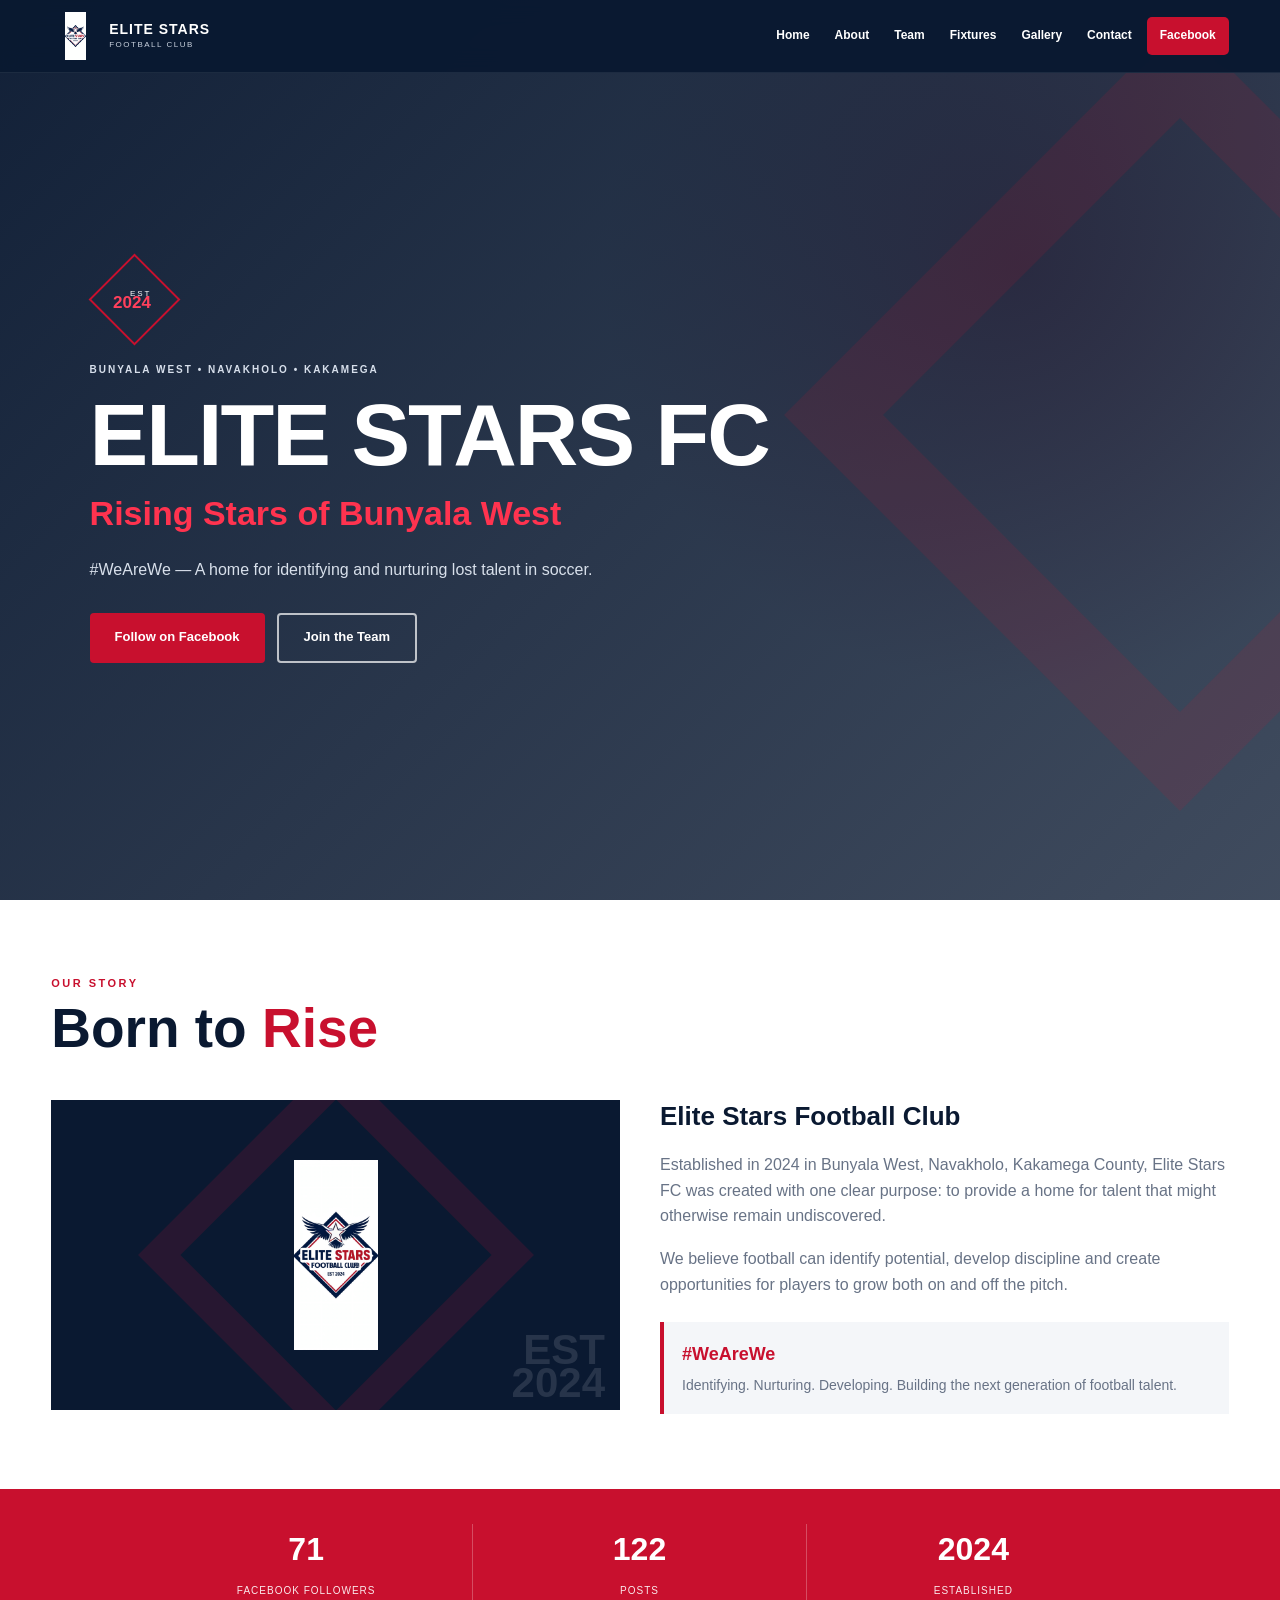
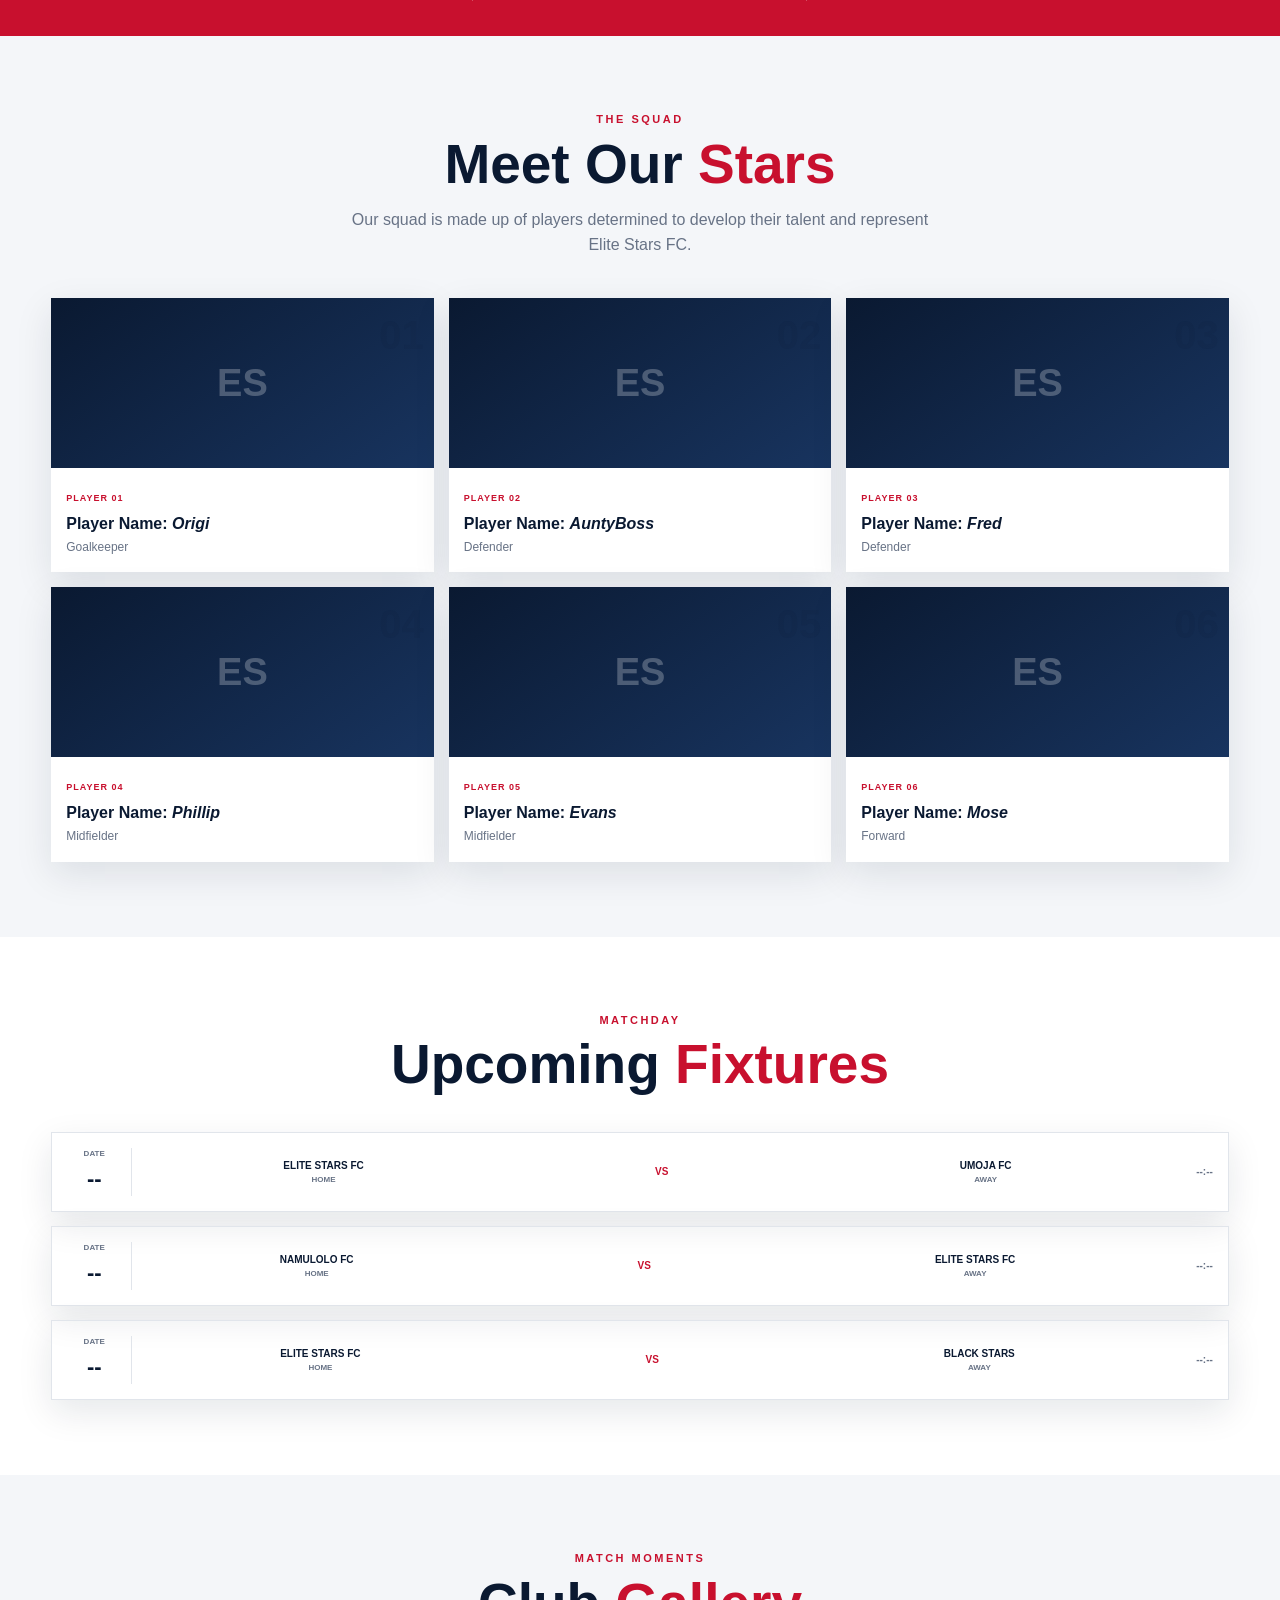
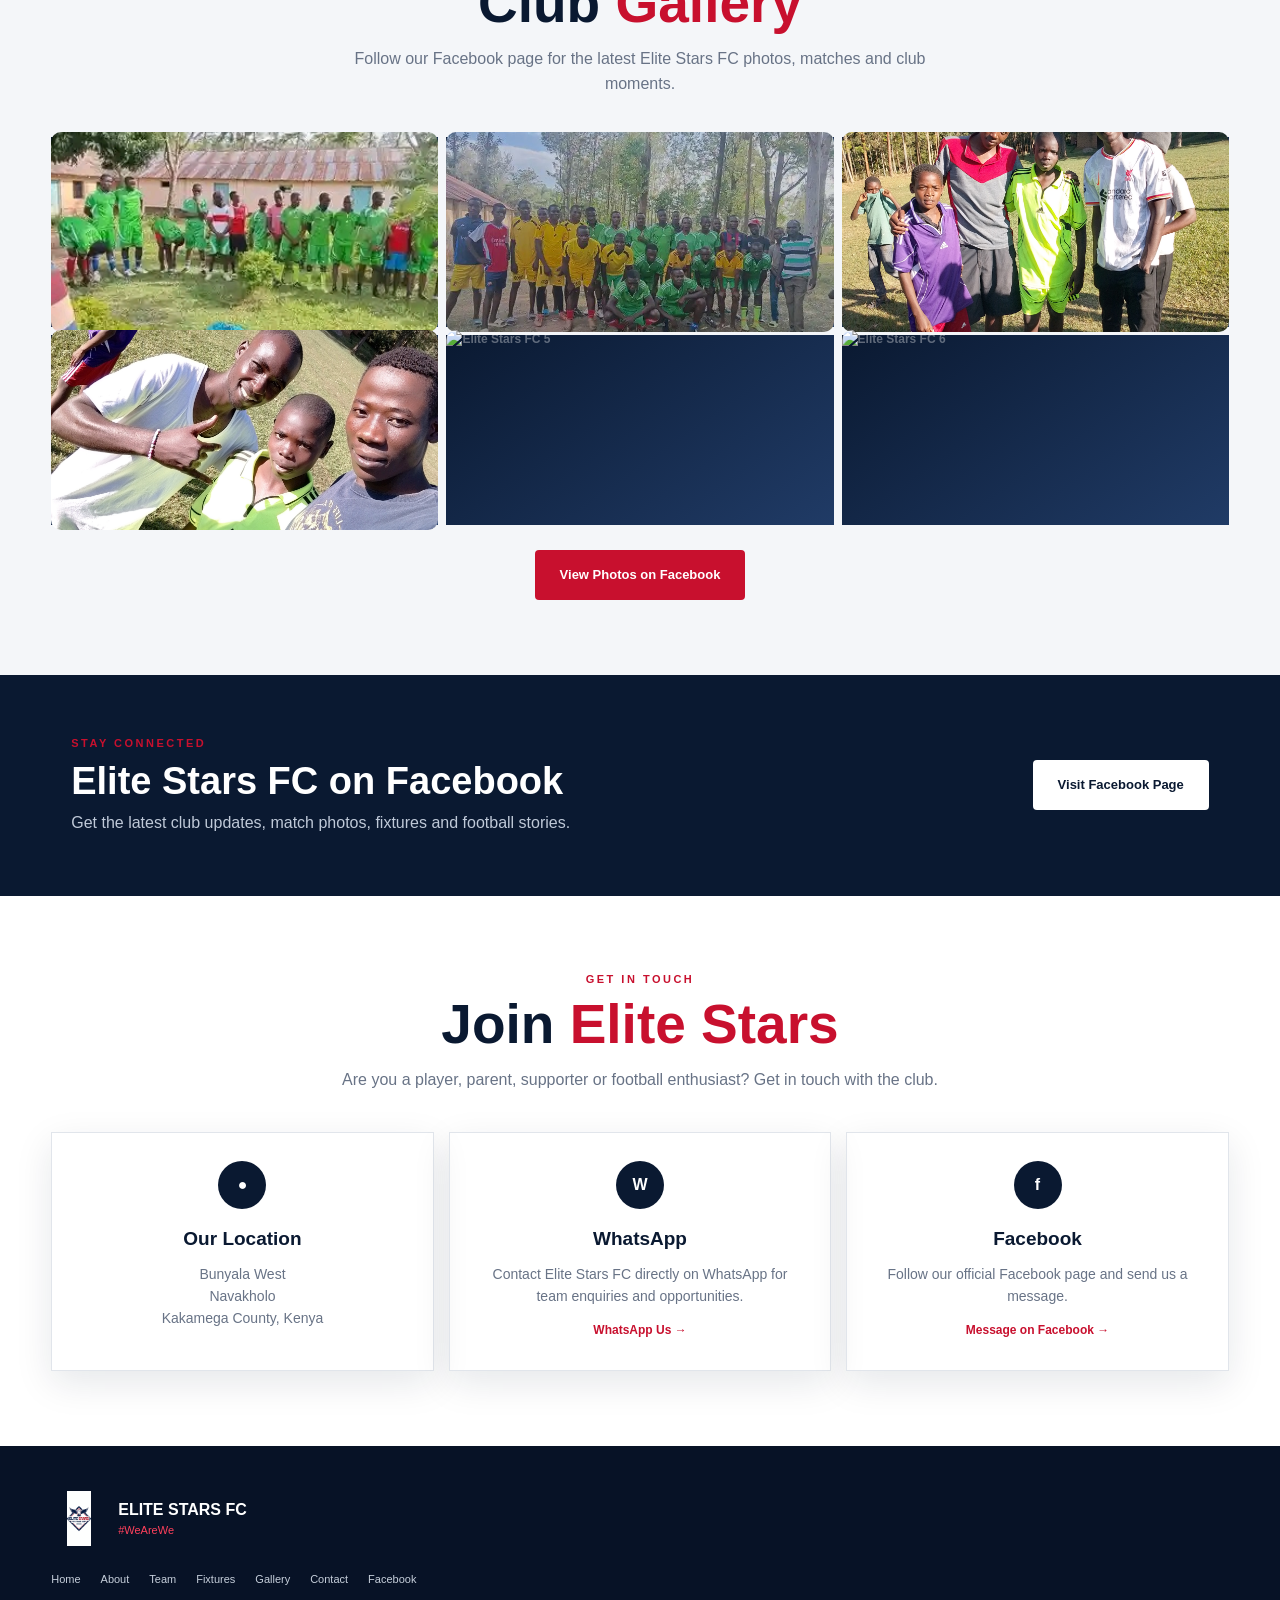
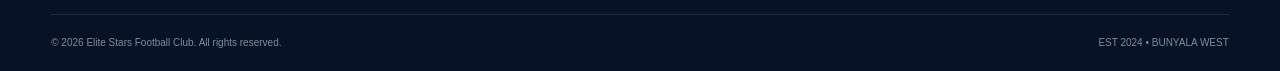
==== index.html @ e94bf521 "Update index.html" ====
<!DOCTYPE html>
<html lang="en">
<head>
<meta charset="UTF-8">
<meta name="viewport" content="width=device-width, initial-scale=1.0">
<meta name="description" content="Elite Stars Football Club - Rising Stars of Bunyala West.">
<title>Elite Stars FC | EST 2024</title>
<link rel="icon" type="image/png" href="elite-stars.png">
<link rel="stylesheet" href="style.css">
</head>
<body>

<header class="navbar">
  <div class="nav-container">
    <a href="#home" class="logo">
      <img src="elite-stars.png" alt="Elite Stars FC Logo">
      <div class="logo-text"><strong>ELITE STARS</strong><span>FOOTBALL CLUB</span></div>
    </a>
    <button class="menu-toggle" id="menuToggle" aria-label="Open menu">☰</button>
    <nav class="nav-menu" id="navMenu">
      <a href="#home">Home</a><a href="#about">About</a><a href="#team">Team</a>
      <a href="#fixtures">Fixtures</a><a href="#gallery">Gallery</a><a href="#contact">Contact</a>
      <a class="facebook-nav" href="https://www.facebook.com/elitestarsfc" target="_blank" rel="noopener">Facebook</a>
    </nav>
  </div>
</header>

<main>
<section class="hero" id="home">
  <div class="hero-content">
    <div class="hero-badge"><span>EST</span><strong>2024</strong></div>
    <p class="hero-small">BUNYALA WEST • NAVAKHOLO • KAKAMEGA</p>
    <h1>ELITE STARS FC <span>Rising Stars of Bunyala West</span></h1>
    <p class="hero-description">#WeAreWe — A home for identifying and nurturing lost talent in soccer.</p>
    <div class="hero-buttons">
      <a class="btn btn-red" href="https://www.facebook.com/elitestarsfc" target="_blank" rel="noopener">Follow on Facebook</a>
      <a class="btn btn-outline" href="#contact">Join the Team</a>
    </div>
  </div>
</section>

<section class="section about" id="about">
  <div class="section-container">
    <div class="section-heading"><p class="section-label">OUR STORY</p><h2>Born to <span>Rise</span></h2></div>
    <div class="about-grid">
      <div class="about-image"><img src="elite-stars.png" alt="Elite Stars FC logo"><div class="est-watermark">EST<br>2024</div></div>
      <div class="about-content">
        <h3>Elite Stars Football Club</h3>
        <p>Established in 2024 in Bunyala West, Navakholo, Kakamega County, Elite Stars FC was created with one clear purpose: to provide a home for talent that might otherwise remain undiscovered.</p>
        <p>We believe football can identify potential, develop discipline and create opportunities for players to grow both on and off the pitch.</p>
        <div class="mission-box"><span>#WeAreWe</span><p>Identifying. Nurturing. Developing. Building the next generation of football talent.</p></div>
      </div>
    </div>
  </div>
</section>

<section class="stats">
  <div class="stats-container">
    <div class="stat"><strong class="counter" data-target="71">0</strong><span>Facebook Followers</span></div>
    <div class="stat"><strong class="counter" data-target="122">0</strong><span>Posts</span></div>
    <div class="stat"><strong>2024</strong><span>Established</span></div>
  </div>
</section>

<section class="section team" id="team">
  <div class="section-container">
    <div class="section-heading centered"><p class="section-label">THE SQUAD</p><h2>Meet Our <span>Stars</span></h2><p>Our squad is made up of players determined to develop their talent and represent Elite Stars FC.</p></div>
    <div class="players-grid">
      <article class="player-card"><div class="player-number">01</div><div class="player-placeholder">ES</div><div class="player-info"><span>PLAYER 01</span><h3>Player Name: <em>Origi</em></h3><p>Goalkeeper</p></div></article>
      <article class="player-card"><div class="player-number">02</div><div class="player-placeholder">ES</div><div class="player-info"><span>PLAYER 02</span><h3>Player Name: <em>AuntyBoss</em></h3><p>Defender</p></div></article>
      <article class="player-card"><div class="player-number">03</div><div class="player-placeholder">ES</div><div class="player-info"><span>PLAYER 03</span><h3>Player Name: <em>Fred</em></h3><p>Defender</p></div></article>
      <article class="player-card"><div class="player-number">04</div><div class="player-placeholder">ES</div><div class="player-info"><span>PLAYER 04</span><h3>Player Name: <em>Phillip</em></h3><p>Midfielder</p></div></article>
      <article class="player-card"><div class="player-number">05</div><div class="player-placeholder">ES</div><div class="player-info"><span>PLAYER 05</span><h3>Player Name: <em>Evans</em></h3><p>Midfielder</p></div></article>
      <article class="player-card"><div class="player-number">06</div><div class="player-placeholder">ES</div><div class="player-info"><span>PLAYER 06</span><h3>Player Name: <em>Mose</em></h3><p>Forward</p></div></article>
    </div>
  </div>
</section>

<section class="section fixtures" id="fixtures">
  <div class="section-container">
    <div class="section-heading centered"><p class="section-label">MATCHDAY</p><h2>Upcoming <span>Fixtures</span></h2></div>
    <div class="fixtures-list">
      <article class="fixture-card"><div class="fixture-date"><span>DATE</span><strong>--</strong></div><div class="fixture-teams"><div><strong>ELITE STARS FC</strong><small>HOME</small></div><span class="vs">VS</span><div><strong>UMOJA FC</strong><small>AWAY</small></div></div><div class="fixture-time">--:--</div></article>
      <article class="fixture-card"><div class="fixture-date"><span>DATE</span><strong>--</strong></div><div class="fixture-teams"><div><strong>NAMULOLO FC</strong><small>HOME</small></div><span class="vs">VS</span><div><strong>ELITE STARS FC</strong><small>AWAY</small></div></div><div class="fixture-time">--:--</div></article>
      <article class="fixture-card"><div class="fixture-date"><span>DATE</span><strong>--</strong></div><div class="fixture-teams"><div><strong>ELITE STARS FC</strong><small>HOME</small></div><span class="vs">VS</span><div><strong>BLACK STARS</strong><small>AWAY</small></div></div><div class="fixture-time">--:--</div></article>
    </div>
  </div>
</section>

<section class="section gallery" id="gallery">
  <div class="section-container">
    <div class="section-heading centered"><p class="section-label">MATCH MOMENTS</p><h2>Club <span>Gallery</span></h2><p>Follow our Facebook page for the latest Elite Stars FC photos, matches and club moments.</p></div>
<div class="gallery-grid">
  <div class="gallery-item"><img src="photo1.jpg" alt="Elite Stars FC 1" style="width:100%;height:200px;object-fit:cover;border-radius:10px;display:block;"></div>
  <div class="gallery-item"><img src="photo2.jpg" alt="Elite Stars FC 2" style="width:100%;height:200px;object-fit:cover;border-radius:10px;display:block;"></div>
  <div class="gallery-item"><img src="photo3.jpg" alt="Elite Stars FC 3" style="width:100%;height:200px;object-fit:cover;border-radius:10px;display:block;"></div>
  <div class="gallery-item"><img src="photo4.jpg" alt="Elite Stars FC 4" style="width:100%;height:200px;object-fit:cover;border-radius:10px;display:block;"></div>
  <div class="gallery-item"><img src="photo5.jpg" alt="Elite Stars FC 5" style="width:100%;height:200px;object-fit:cover;border-radius:10px;display:block;"></div>
  <div class="gallery-item"><img src="photo6.jpg" alt="Elite Stars FC 6" style="width:100%;height:200px;object-fit:cover;border-radius:10px;display:block;"></div>
</div>
    <div class="gallery-button"><a class="btn btn-red" href="https://www.facebook.com/elitestarsfc" target="_blank" rel="noopener">View Photos on Facebook</a></div>
  </div>
</section>

<section class="facebook-section">
  <div class="section-container"><div class="facebook-card"><div><p class="section-label">STAY CONNECTED</p><h2>Elite Stars FC on Facebook</h2><p>Get the latest club updates, match photos, fixtures and football stories.</p></div><a class="btn btn-white" href="https://www.facebook.com/elitestarsfc" target="_blank" rel="noopener">Visit Facebook Page</a></div></div>
</section>

<section class="section contact" id="contact">
  <div class="section-container">
    <div class="section-heading centered"><p class="section-label">GET IN TOUCH</p><h2>Join <span>Elite Stars</span></h2><p>Are you a player, parent, supporter or football enthusiast? Get in touch with the club.</p></div>
    <div class="contact-grid">
      <div class="contact-card"><div class="contact-icon">●</div><h3>Our Location</h3><p>Bunyala West<br>Navakholo<br>Kakamega County, Kenya</p></div>
      <div class="contact-card"><div class="contact-icon">W</div><h3>WhatsApp</h3><p>Contact Elite Stars FC directly on WhatsApp for team enquiries and opportunities.</p><a class="contact-link" href="https://wa.me/254713804281?text=Hello%20Elite%20Stars%20FC" target="_blank" rel="noopener">WhatsApp Us →</a></div>
      <div class="contact-card"><div class="contact-icon">f</div><h3>Facebook</h3><p>Follow our official Facebook page and send us a message.</p><a class="contact-link" href="https://www.facebook.com/elitestarsfc" target="_blank" rel="noopener">Message on Facebook →</a></div>
    </div>
  </div>
</section>
</main>

<footer class="footer">
  <div class="footer-container">
    <div class="footer-brand"><img src="elite-stars.png" alt="Elite Stars FC Logo"><div><strong>ELITE STARS FC</strong><span>#WeAreWe</span></div></div>
    <div class="footer-links"><a href="#home">Home</a><a href="#about">About</a><a href="#team">Team</a><a href="#fixtures">Fixtures</a><a href="#gallery">Gallery</a><a href="#contact">Contact</a><a href="https://www.facebook.com/elitestarsfc" target="_blank" rel="noopener">Facebook</a></div>
    <div class="footer-bottom"><p>© <span id="year">2024</span> Elite Stars Football Club. All rights reserved.</p><p>EST 2024 • BUNYALA WEST</p></div>
  </div>
</footer>

<script src="script.js"></script>
</body>
</html>
---- style.css ----
/* ELITE STARS FC */
:root{--navy:#0A1931;--red:#C8102E;--red-dark:#a80d26;--white:#fff;--light:#f4f6f9;--gray:#687386;--dark:#071226;--border:#e1e5eb;--shadow:0 12px 35px rgba(10,25,49,.1)}
*{margin:0;padding:0;box-sizing:border-box}
html{scroll-behavior:smooth;overflow-x:hidden}
body{font-family:Arial,Helvetica,sans-serif;background:#fff;color:var(--navy);line-height:1.6;overflow-x:hidden}
img{max-width:100%;display:block}a{color:inherit;text-decoration:none}button{font:inherit}
.navbar{position:fixed;top:0;left:0;width:100%;background:rgba(10,25,49,.97);backdrop-filter:blur(12px);z-index:1000;border-bottom:1px solid rgba(255,255,255,.08)}
.nav-container{width:min(1180px,92%);margin:auto;min-height:72px;display:flex;align-items:center;justify-content:space-between}
.logo{display:flex;align-items:center;gap:10px}.logo img{width:48px;height:48px;object-fit:contain}.logo-text{display:flex;flex-direction:column;line-height:1.1}.logo-text strong{color:#fff;font-size:14px;letter-spacing:1px}.logo-text span{color:#c9d2df;font-size:8px;letter-spacing:1.5px;margin-top:4px}
.menu-toggle{background:none;border:0;color:#fff;font-size:29px;cursor:pointer;width:45px;height:45px}
.nav-menu{position:absolute;top:72px;left:0;width:100%;background:var(--navy);display:none;flex-direction:column;padding:15px 4%;border-top:1px solid rgba(255,255,255,.08)}
.nav-menu.active{display:flex}.nav-menu a{color:#fff;padding:13px 5px;font-size:14px;font-weight:700}.nav-menu a:hover{color:#ff536c}.facebook-nav{background:var(--red);text-align:center;border-radius:5px;margin:8px 0;padding:11px!important}
.hero{min-height:100vh;position:relative;background:linear-gradient(135deg,rgba(10,25,49,.97),rgba(10,25,49,.78)),radial-gradient(circle at 80% 30%,rgba(200,16,46,.45),transparent 35%);display:flex;align-items:center;padding:110px 5% 80px;overflow:hidden}
.hero:before{content:"";position:absolute;width:420px;height:420px;right:-180px;top:15%;border:70px solid rgba(200,16,46,.12);transform:rotate(45deg)}
.hero-content{position:relative;z-index:2;width:min(850px,100%)}.hero-badge{width:65px;height:65px;border:2px solid var(--red);transform:rotate(45deg);display:flex;flex-direction:column;justify-content:center;align-items:center;margin:0 0 30px 12px}.hero-badge span,.hero-badge strong{color:#fff;transform:rotate(-45deg);line-height:1}.hero-badge span{font-size:8px;letter-spacing:2px}.hero-badge strong{font-size:17px;color:#ff405c}
.hero-small{color:#d7dfeb;font-size:10px;font-weight:800;letter-spacing:2px;margin-bottom:15px}.hero h1{color:#fff;font-size:clamp(42px,11vw,88px);line-height:.95;letter-spacing:-2px;font-weight:900}.hero h1 span{display:block;font-size:clamp(19px,5vw,34px);letter-spacing:0;color:#ff334f;margin-top:18px;line-height:1.1}.hero-description{color:#d8e0eb;font-size:16px;max-width:570px;margin:25px 0 30px}.hero-buttons{display:flex;flex-direction:column;gap:12px}
.btn{display:inline-flex;justify-content:center;align-items:center;min-height:50px;padding:0 25px;border-radius:4px;font-weight:800;font-size:13px;transition:.3s;cursor:pointer}.btn-red{background:var(--red);color:#fff}.btn-red:hover{background:var(--red-dark);transform:translateY(-2px)}.btn-outline{border:2px solid rgba(255,255,255,.7);color:#fff}.btn-outline:hover{background:#fff;color:var(--navy)}.btn-white{background:#fff;color:var(--navy)}
.section{padding:75px 0}.section-container{width:min(1180px,92%);margin:auto}.section-heading{margin-bottom:40px}.section-heading.centered{text-align:center}.section-label{color:var(--red);font-size:11px;font-weight:900;letter-spacing:2.5px;margin-bottom:8px}.section-heading h2{color:var(--navy);font-size:clamp(32px,7vw,55px);line-height:1;font-weight:900}.section-heading h2 span{color:var(--red)}.section-heading>p:not(.section-label){color:var(--gray);max-width:600px;margin:15px auto 0}
.about-grid{display:grid;gap:40px}.about-image{position:relative;min-height:310px;background:var(--navy);display:flex;align-items:center;justify-content:center;overflow:hidden}.about-image:before{content:"";position:absolute;width:220px;height:220px;border:30px solid rgba(200,16,46,.15);transform:rotate(45deg)}.about-image img{width:190px;height:190px;object-fit:contain;position:relative;z-index:2}.est-watermark{position:absolute;right:15px;bottom:10px;color:rgba(255,255,255,.12);font-size:42px;font-weight:900;line-height:.8;text-align:right}.about-content h3{font-size:26px;margin-bottom:15px}.about-content p{color:var(--gray);margin-bottom:17px}.mission-box{border-left:4px solid var(--red);background:var(--light);padding:18px;margin-top:25px}.mission-box span{font-size:18px;font-weight:900;color:var(--red)}.mission-box p{margin:5px 0 0;font-size:14px}
.stats{background:var(--red);color:#fff}.stats-container{width:min(1000px,92%);margin:auto;display:grid;grid-template-columns:repeat(3,1fr);padding:35px 0}.stat{text-align:center;border-right:1px solid rgba(255,255,255,.25)}.stat:last-child{border:0}.stat strong{display:block;font-size:32px;font-weight:900}.stat span{font-size:10px;text-transform:uppercase;letter-spacing:1px;opacity:.9}
.team{background:var(--light)}.players-grid{display:grid;grid-template-columns:1fr 1fr;gap:15px}.player-card{background:#fff;position:relative;min-height:260px;overflow:hidden;box-shadow:var(--shadow)}.player-number{position:absolute;right:10px;top:5px;font-size:40px;font-weight:900;color:rgba(10,25,49,.08)}.player-placeholder{height:170px;background:linear-gradient(145deg,var(--navy),#18345f);display:flex;align-items:center;justify-content:center;color:rgba(255,255,255,.25);font-size:38px;font-weight:900}.player-info{padding:15px}.player-info span{font-size:9px;font-weight:900;color:var(--red);letter-spacing:1px}.player-info h3{font-size:16px;margin:2px 0}.player-info p{font-size:12px;color:var(--gray)}
.fixtures{background:#fff}.fixtures-list{display:grid;gap:14px}.fixture-card{display:grid;grid-template-columns:65px 1fr 50px;align-items:center;border:1px solid var(--border);box-shadow:var(--shadow);padding:15px}.fixture-date{text-align:center;border-right:1px solid var(--border);padding-right:10px}.fixture-date span,.fixture-teams small{display:block;font-size:8px;color:var(--gray);font-weight:800}.fixture-date strong{font-size:22px}.fixture-teams{display:flex;align-items:center;justify-content:space-around;text-align:center;padding:0 8px;gap:5px}.fixture-teams strong{display:block;font-size:10px}.vs{font-size:10px;color:var(--red);font-weight:900}.fixture-time{text-align:right;font-size:10px;color:var(--gray);font-weight:800}
.gallery{background:var(--light)}.gallery-grid{display:grid;grid-template-columns:1fr 1fr;gap:8px}.gallery-item{height:150px;background:linear-gradient(145deg,var(--navy),#203b66);display:flex;align-items:center;justify-content:center;color:rgba(255,255,255,.35);font-weight:900;font-size:12px}.gallery-button{text-align:center;margin-top:25px}
.facebook-section{background:var(--navy);padding:50px 0;color:#fff}.facebook-card{display:flex;align-items:center;justify-content:space-between;gap:25px}.facebook-card h2{font-size:clamp(24px,5vw,38px);line-height:1.1}.facebook-card p:not(.section-label){color:#bfc9d8;margin-top:8px}
.contact{background:#fff}.contact-grid{display:grid;gap:15px}.contact-card{border:1px solid var(--border);padding:28px;text-align:center;box-shadow:var(--shadow)}.contact-icon{width:48px;height:48px;margin:0 auto 15px;border-radius:50%;background:var(--navy);color:#fff;display:flex;align-items:center;justify-content:center;font-weight:900}.contact-card h3{font-size:19px;margin-bottom:8px}.contact-card p{color:var(--gray);font-size:14px}.contact-link{display:inline-block;color:var(--red);font-size:12px;font-weight:900;margin-top:14px}
.footer{background:var(--dark);color:#fff;padding:45px 0 20px}.footer-container{width:min(1180px,92%);margin:auto}.footer-brand{display:flex;align-items:center;gap:12px;margin-bottom:25px}.footer-brand img{width:55px;height:55px;object-fit:contain}.footer-brand strong,.footer-brand span{display:block}.footer-brand strong{font-size:16px}.footer-brand span{color:#ff405c;font-size:11px}.footer-links{display:flex;flex-wrap:wrap;gap:14px 20px;padding-bottom:25px;border-bottom:1px solid rgba(255,255,255,.1)}.footer-links a{font-size:11px;color:#c6cfdb}.footer-links a:hover{color:#fff}.footer-bottom{display:flex;flex-direction:column;gap:7px;padding-top:20px;color:#7f8da1;font-size:10px}

@media(min-width:700px){
  .hero-buttons{flex-direction:row}.about-grid{grid-template-columns:1fr 1fr;align-items:center}.players-grid{grid-template-columns:repeat(3,1fr)}.gallery-grid{grid-template-columns:repeat(3,1fr)}.gallery-item{height:190px}.contact-grid{grid-template-columns:repeat(3,1fr)}.facebook-card{padding:10px 20px}.footer-bottom{flex-direction:row;justify-content:space-between}
}
@media(min-width:850px){
  .menu-toggle{display:none}.nav-menu{position:static;width:auto;background:transparent;display:flex;flex-direction:row;align-items:center;padding:0;border:0;gap:5px}.nav-menu a{padding:8px 10px;font-size:12px}.facebook-nav{margin:0!important;padding:9px 13px!important}.hero{padding-left:7%;}.hero-scroll{display:flex;position:absolute;bottom:25px;left:7%;align-items:center;gap:10px;color:#9ba8bb;font-size:8px;letter-spacing:2px}.scroll-line{width:35px;height:1px;background:var(--red)}
}
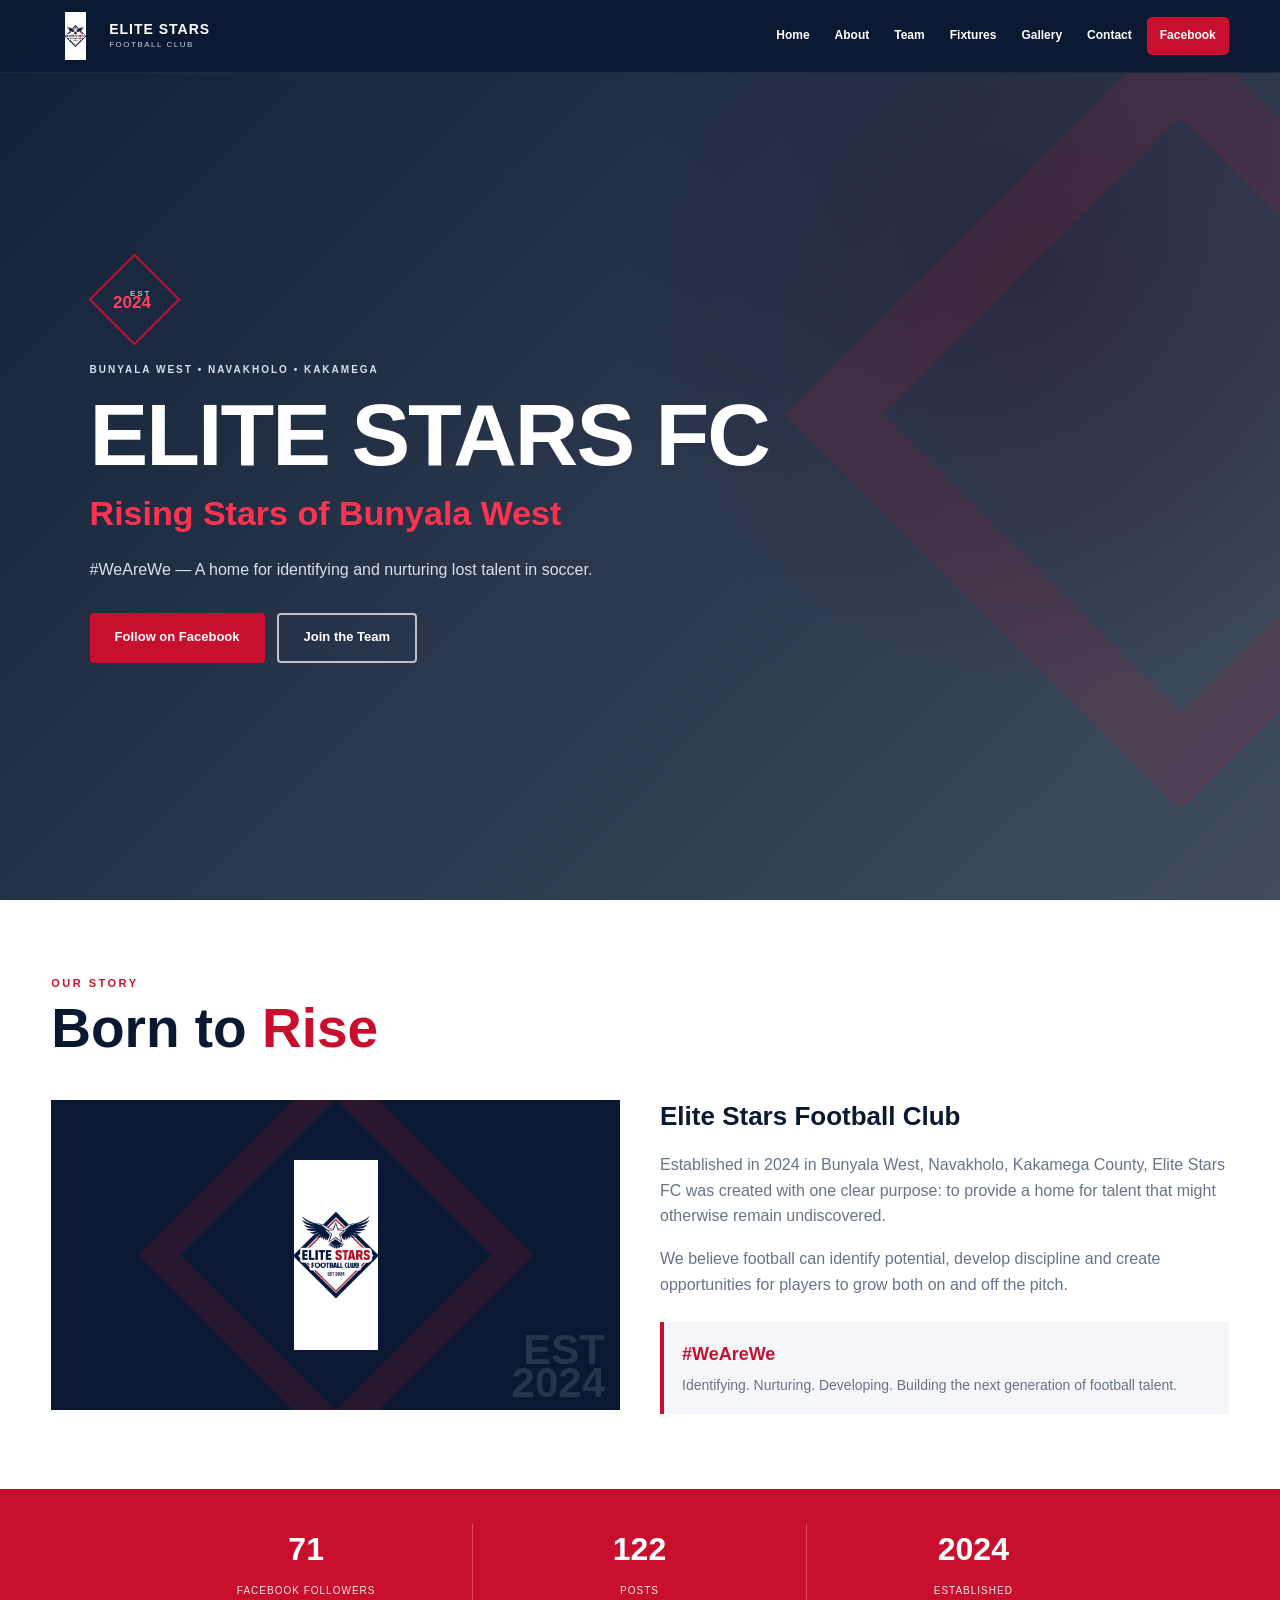
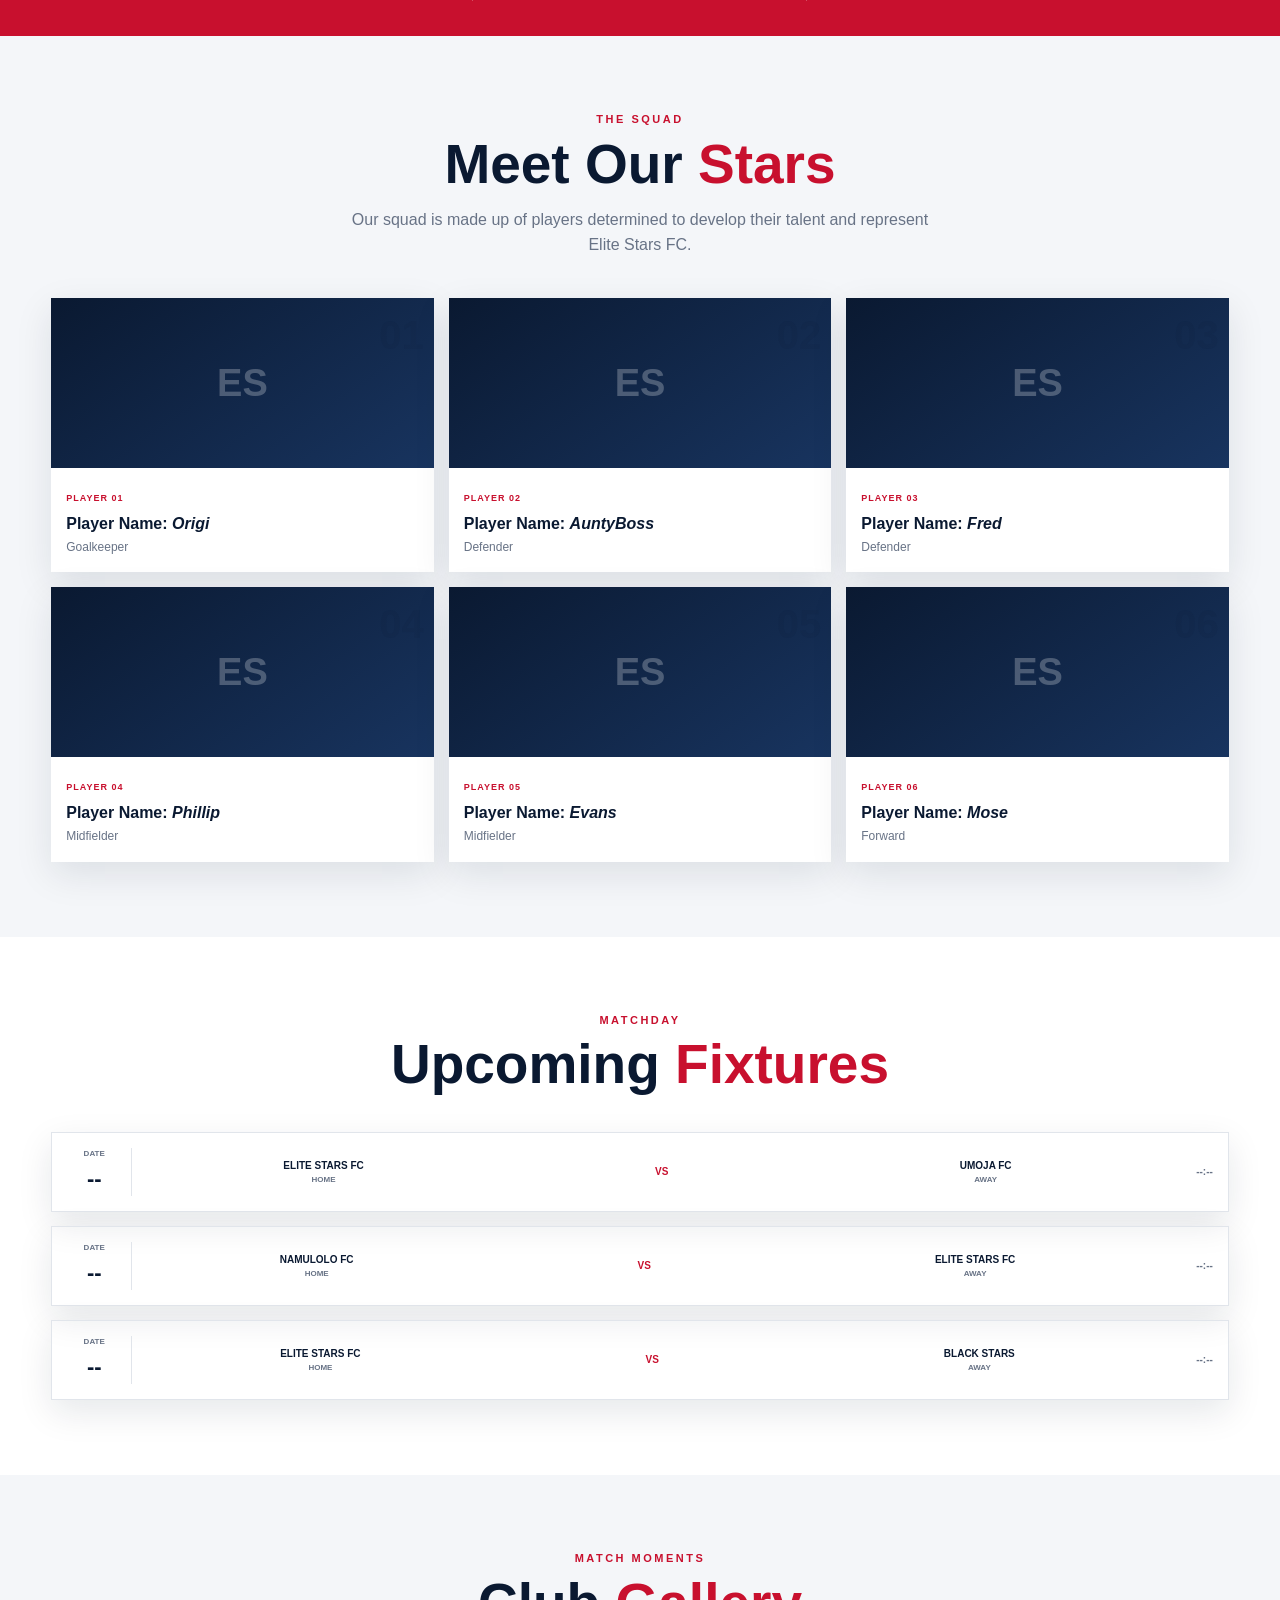
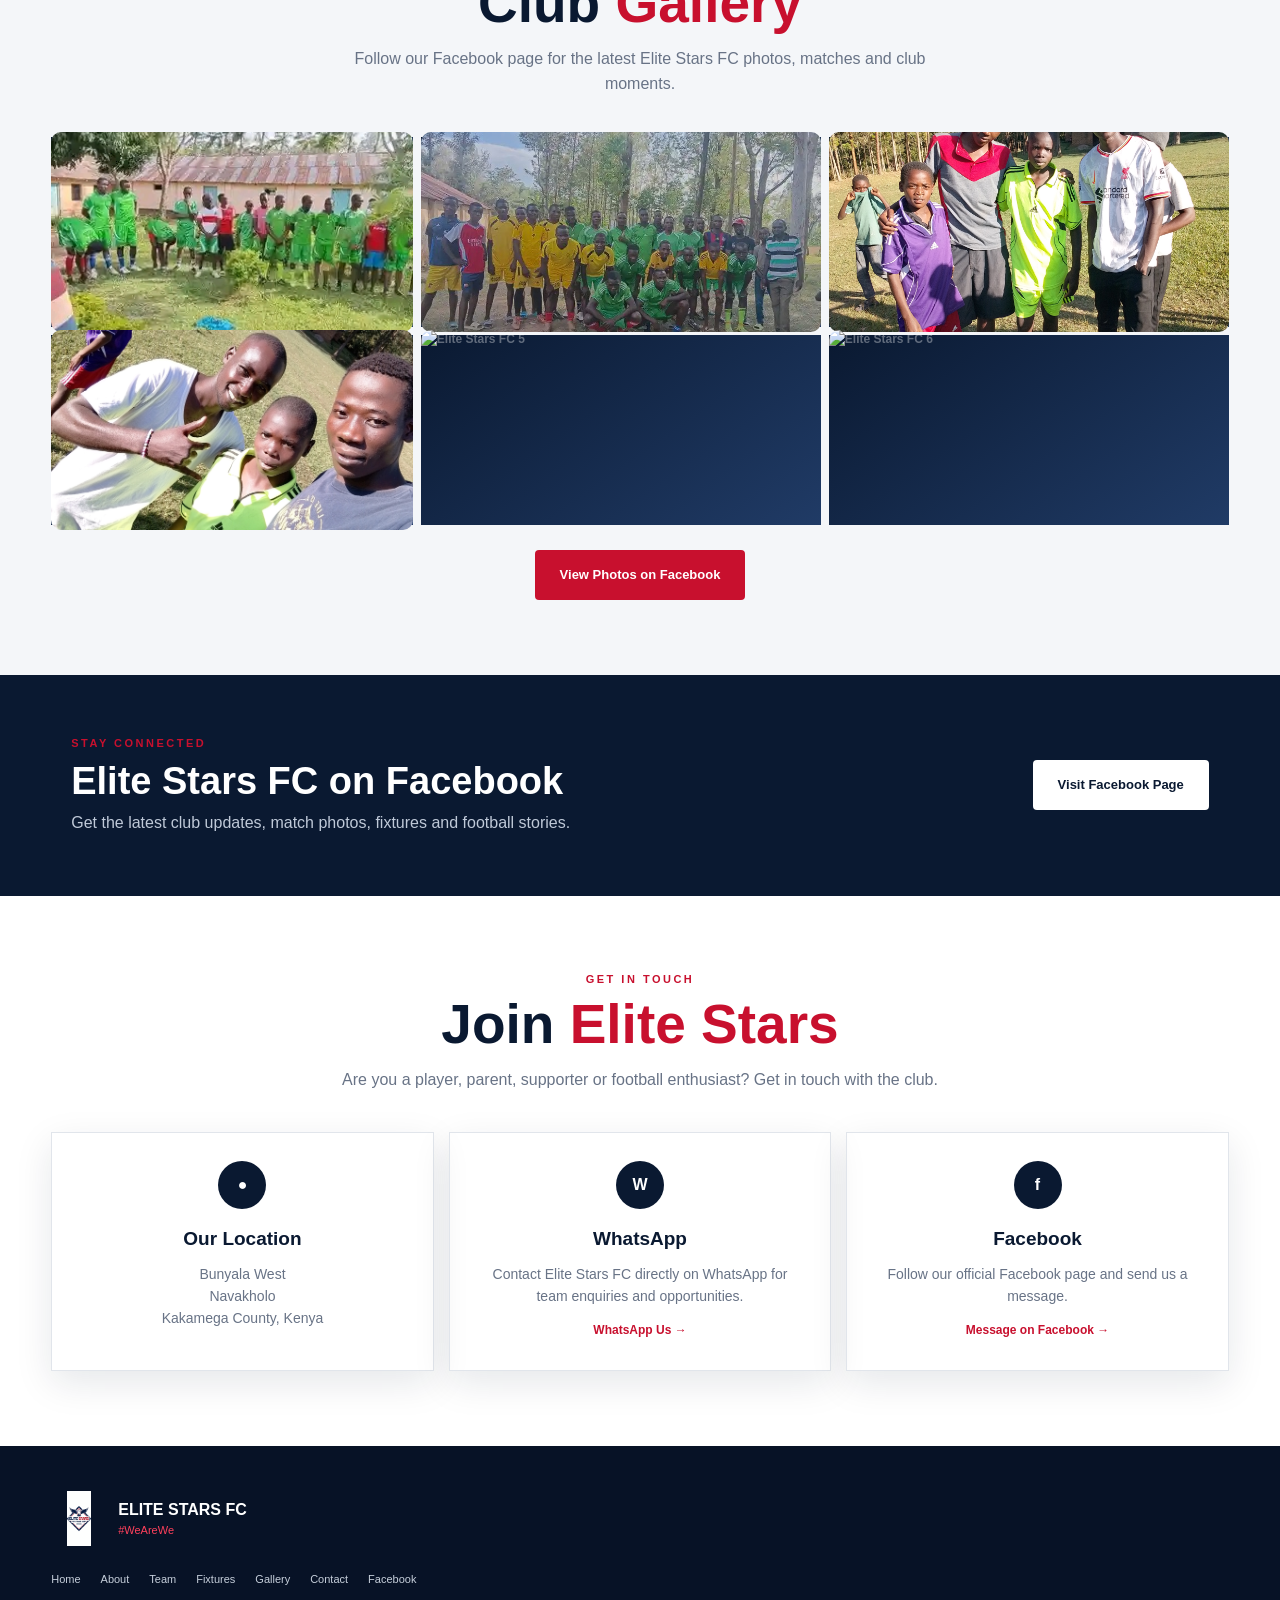
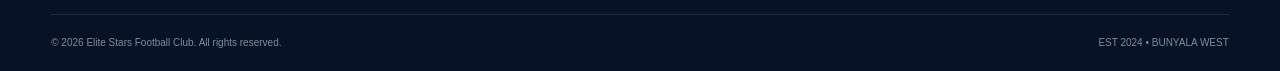
==== commit 5356be78: "Update index.html" ====
--- a/index.html
+++ b/index.html
@@ -13,7 +13,7 @@
 <header class="navbar">
   <div class="nav-container">
     <a href="#home" class="logo">
-      <img src="elite-stars.png" alt="Elite Stars FC Logo">
+      <img src="elite-stars.png" alt="Elite Stars FC Logo" width="48" height="48" decoding="async">
       <div class="logo-text"><strong>ELITE STARS</strong><span>FOOTBALL CLUB</span></div>
     </a>
     <button class="menu-toggle" id="menuToggle" aria-label="Open menu">☰</button>
@@ -43,7 +43,7 @@
   <div class="section-container">
     <div class="section-heading"><p class="section-label">OUR STORY</p><h2>Born to <span>Rise</span></h2></div>
     <div class="about-grid">
-      <div class="about-image"><img src="elite-stars.png" alt="Elite Stars FC logo"><div class="est-watermark">EST<br>2024</div></div>
+      <div class="about-image"><img src="elite-stars.png" alt="Elite Stars FC logo" loading="lazy" decoding="async" width="190" height="190"><div class="est-watermark">EST<br>2024</div></div>
       <div class="about-content">
         <h3>Elite Stars Football Club</h3>
         <p>Established in 2024 in Bunyala West, Navakholo, Kakamega County, Elite Stars FC was created with one clear purpose: to provide a home for talent that might otherwise remain undiscovered.</p>
@@ -91,12 +91,12 @@
   <div class="section-container">
     <div class="section-heading centered"><p class="section-label">MATCH MOMENTS</p><h2>Club <span>Gallery</span></h2><p>Follow our Facebook page for the latest Elite Stars FC photos, matches and club moments.</p></div>
 <div class="gallery-grid">
-  <div class="gallery-item"><img src="photo1.jpg" alt="Elite Stars FC 1" style="width:100%;height:200px;object-fit:cover;border-radius:10px;display:block;"></div>
-  <div class="gallery-item"><img src="photo2.jpg" alt="Elite Stars FC 2" style="width:100%;height:200px;object-fit:cover;border-radius:10px;display:block;"></div>
-  <div class="gallery-item"><img src="photo3.jpg" alt="Elite Stars FC 3" style="width:100%;height:200px;object-fit:cover;border-radius:10px;display:block;"></div>
-  <div class="gallery-item"><img src="photo4.jpg" alt="Elite Stars FC 4" style="width:100%;height:200px;object-fit:cover;border-radius:10px;display:block;"></div>
-  <div class="gallery-item"><img src="photo5.jpg" alt="Elite Stars FC 5" style="width:100%;height:200px;object-fit:cover;border-radius:10px;display:block;"></div>
-  <div class="gallery-item"><img src="photo6.jpg" alt="Elite Stars FC 6" style="width:100%;height:200px;object-fit:cover;border-radius:10px;display:block;"></div>
+  <div class="gallery-item"><img src="photo1.jpg" alt="Elite Stars FC 1" loading="lazy" decoding="async" width="400" height="200" style="width:100%;height:200px;object-fit:cover;border-radius:10px;display:block;"></div>
+  <div class="gallery-item"><img src="photo2.jpg" alt="Elite Stars FC 2" loading="lazy" decoding="async" width="400" height="200" style="width:100%;height:200px;object-fit:cover;border-radius:10px;display:block;"></div>
+  <div class="gallery-item"><img src="photo3.jpg" alt="Elite Stars FC 3" loading="lazy" decoding="async" width="400" height="200" style="width:100%;height:200px;object-fit:cover;border-radius:10px;display:block;"></div>
+  <div class="gallery-item"><img src="photo4.jpg" alt="Elite Stars FC 4" loading="lazy" decoding="async" width="400" height="200" style="width:100%;height:200px;object-fit:cover;border-radius:10px;display:block;"></div>
+  <div class="gallery-item"><img src="photo5.jpg" alt="Elite Stars FC 5" loading="lazy" decoding="async" width="400" height="200" style="width:100%;height:200px;object-fit:cover;border-radius:10px;display:block;"></div>
+  <div class="gallery-item"><img src="photo6.jpg" alt="Elite Stars FC 6" loading="lazy" decoding="async" width="400" height="200" style="width:100%;height:200px;object-fit:cover;border-radius:10px;display:block;"></div>
 </div>
     <div class="gallery-button"><a class="btn btn-red" href="https://www.facebook.com/elitestarsfc" target="_blank" rel="noopener">View Photos on Facebook</a></div>
   </div>
@@ -120,7 +120,7 @@
 
 <footer class="footer">
   <div class="footer-container">
-    <div class="footer-brand"><img src="elite-stars.png" alt="Elite Stars FC Logo"><div><strong>ELITE STARS FC</strong><span>#WeAreWe</span></div></div>
+    <div class="footer-brand"><img src="elite-stars.png" alt="Elite Stars FC Logo" loading="lazy" decoding="async" width="55" height="55"><div><strong>ELITE STARS FC</strong><span>#WeAreWe</span></div></div>
     <div class="footer-links"><a href="#home">Home</a><a href="#about">About</a><a href="#team">Team</a><a href="#fixtures">Fixtures</a><a href="#gallery">Gallery</a><a href="#contact">Contact</a><a href="https://www.facebook.com/elitestarsfc" target="_blank" rel="noopener">Facebook</a></div>
     <div class="footer-bottom"><p>© <span id="year">2024</span> Elite Stars Football Club. All rights reserved.</p><p>EST 2024 • BUNYALA WEST</p></div>
   </div>
@@ -128,4 +128,4 @@
 
 <script src="script.js"></script>
 </body>
-</html>
+</html>
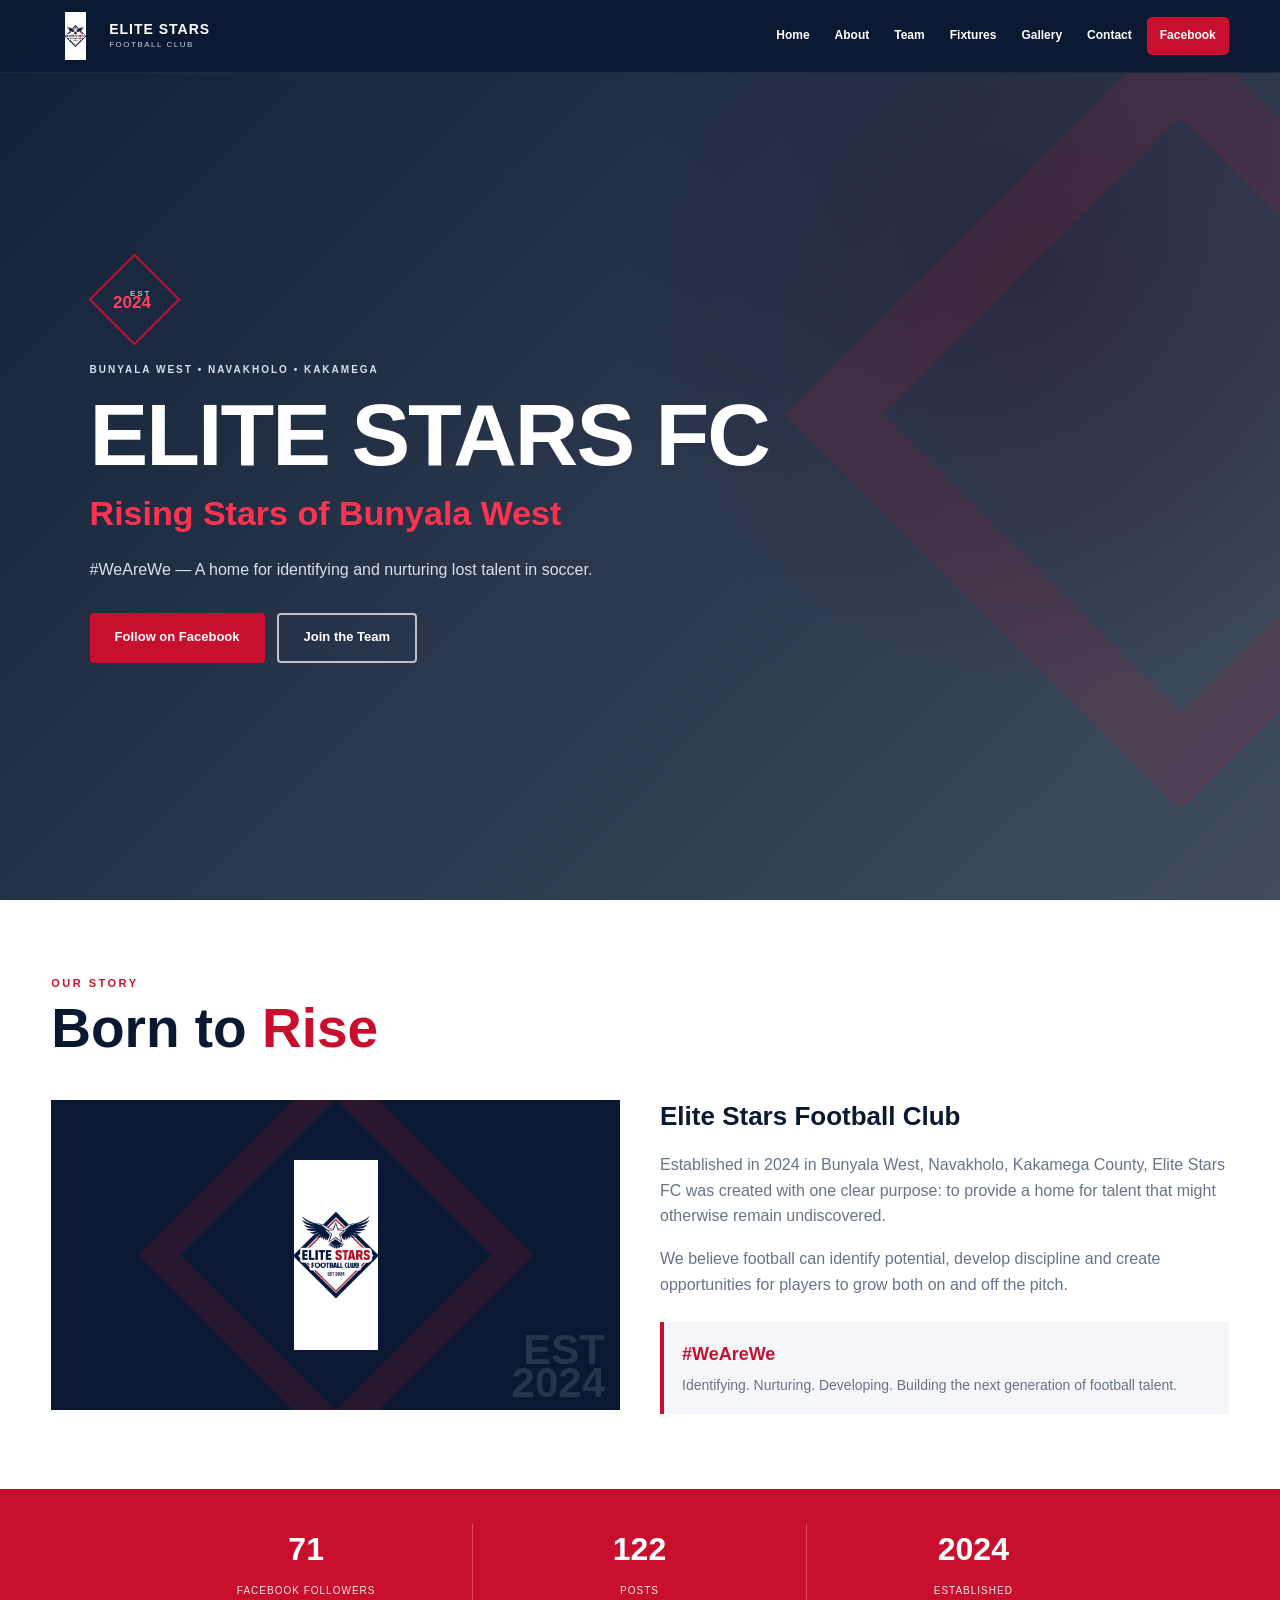
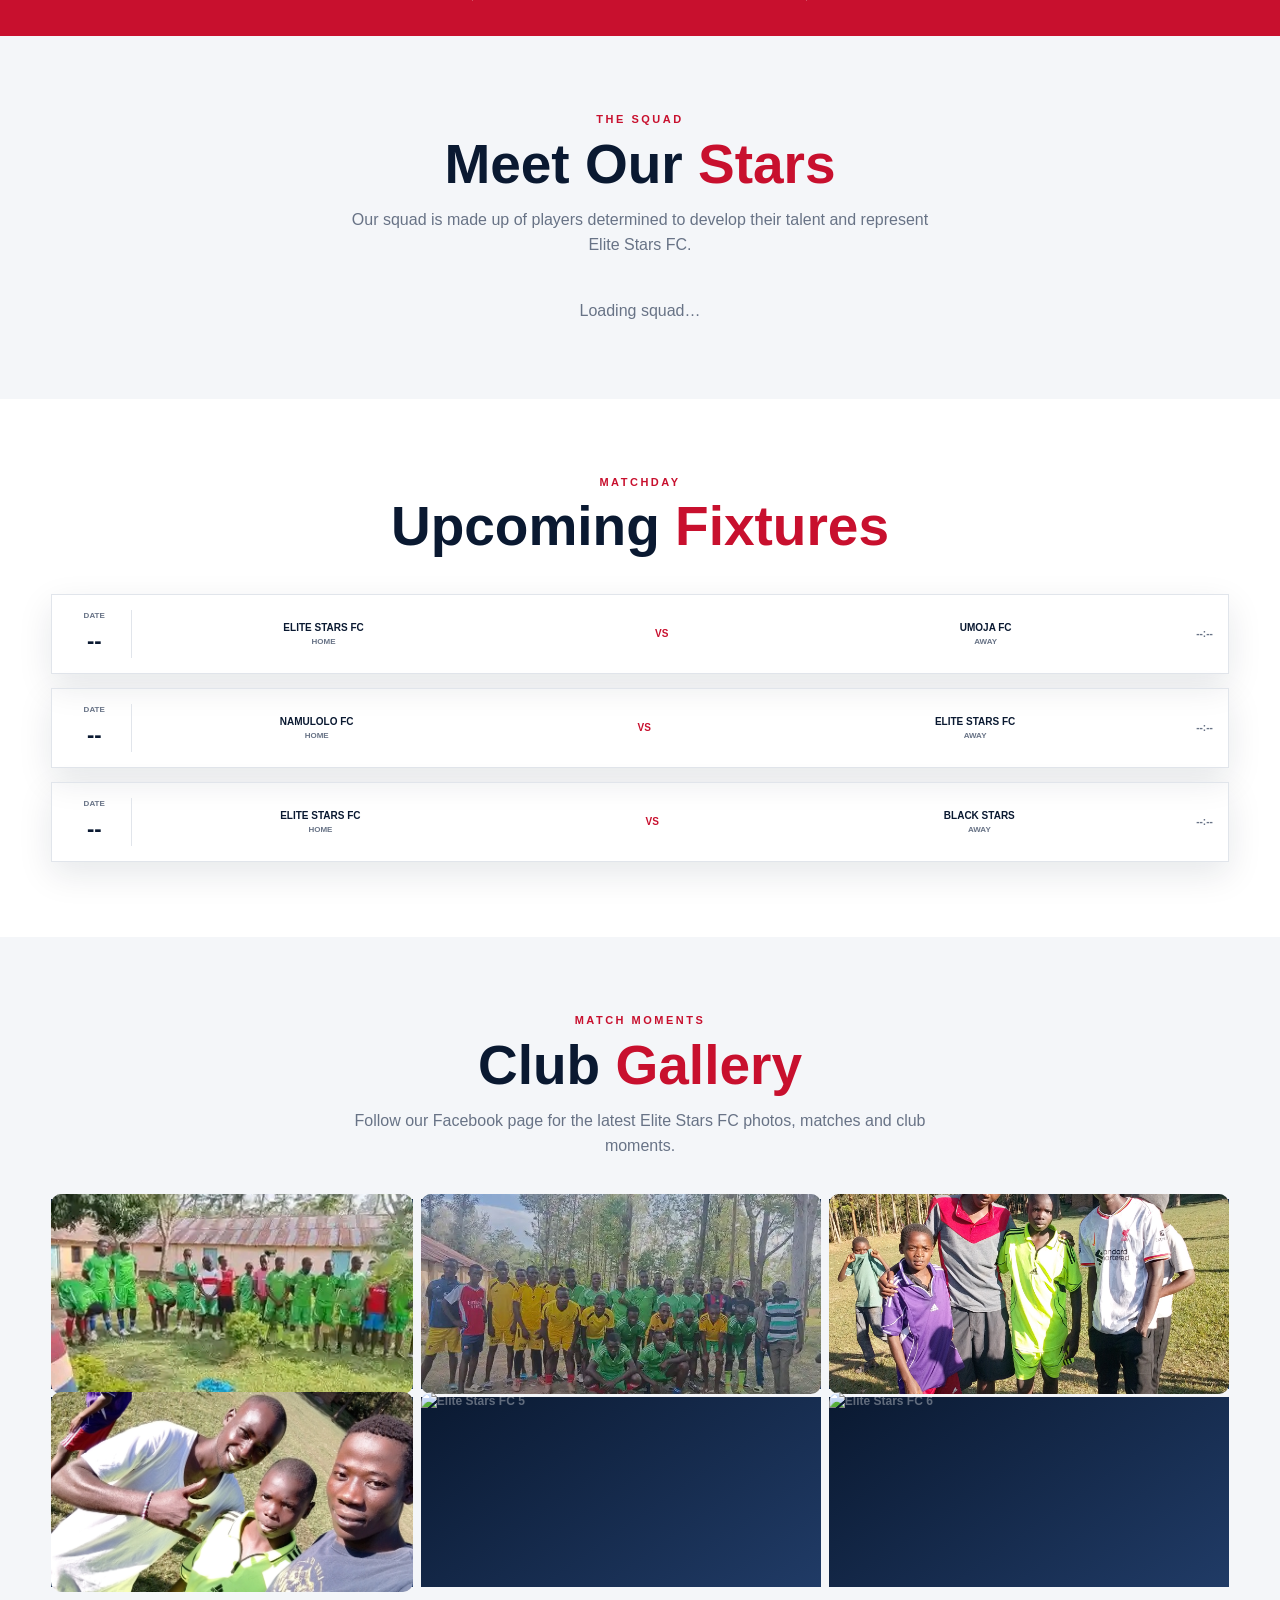
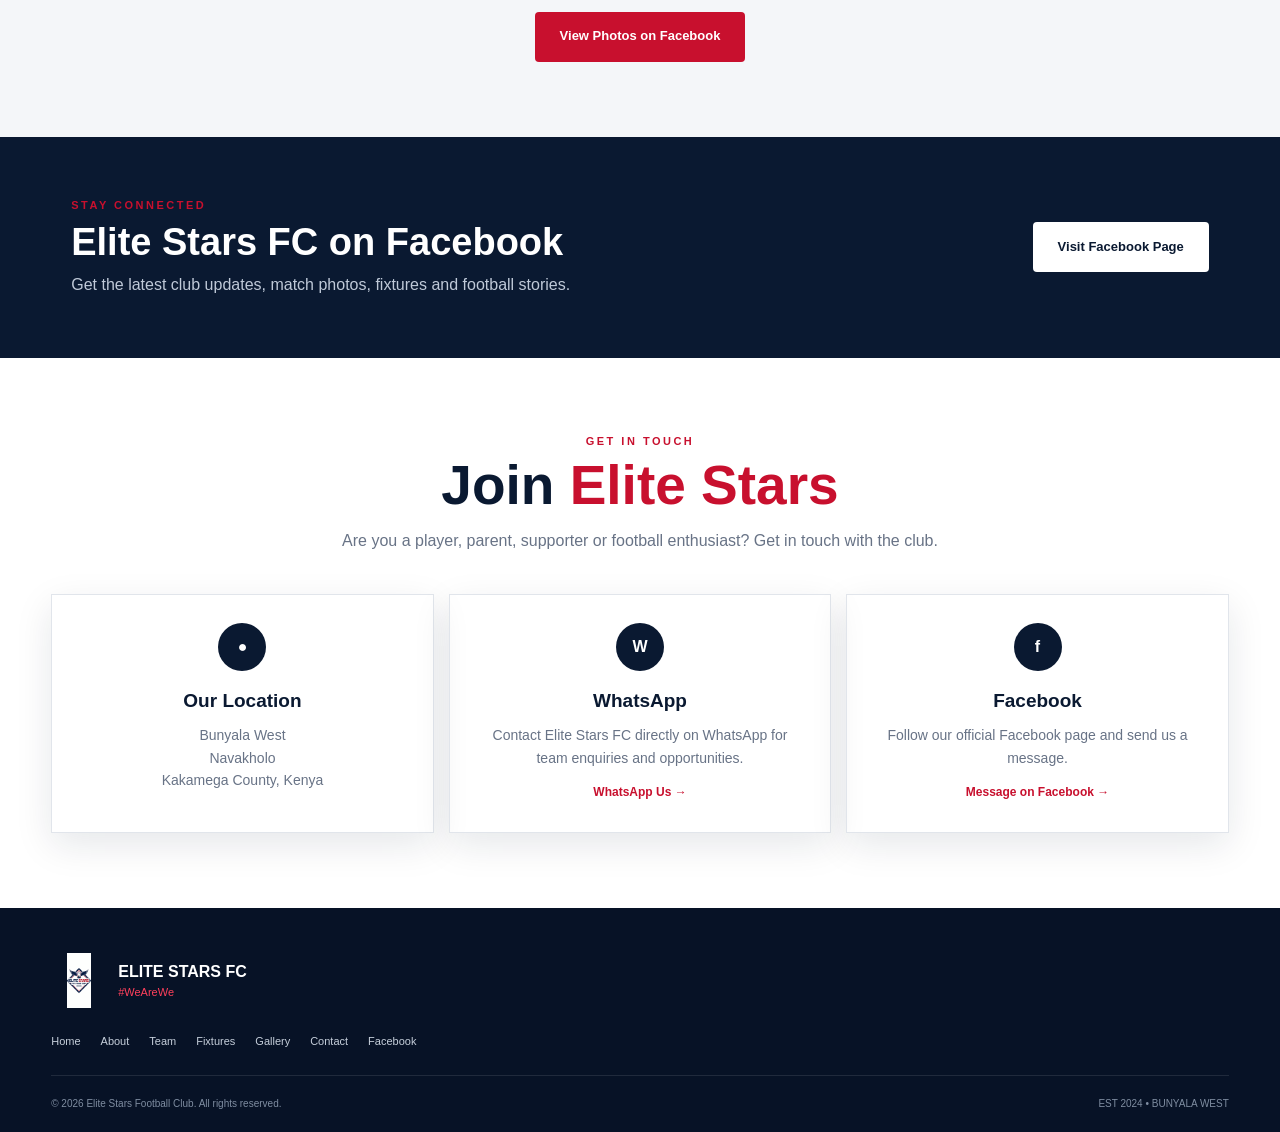
==== commit b169d0b0: "Update index.html" ====
--- a/index.html
+++ b/index.html
@@ -65,13 +65,8 @@
 <section class="section team" id="team">
   <div class="section-container">
     <div class="section-heading centered"><p class="section-label">THE SQUAD</p><h2>Meet Our <span>Stars</span></h2><p>Our squad is made up of players determined to develop their talent and represent Elite Stars FC.</p></div>
-    <div class="players-grid">
-      <article class="player-card"><div class="player-number">01</div><div class="player-placeholder">ES</div><div class="player-info"><span>PLAYER 01</span><h3>Player Name: <em>Origi</em></h3><p>Goalkeeper</p></div></article>
-      <article class="player-card"><div class="player-number">02</div><div class="player-placeholder">ES</div><div class="player-info"><span>PLAYER 02</span><h3>Player Name: <em>AuntyBoss</em></h3><p>Defender</p></div></article>
-      <article class="player-card"><div class="player-number">03</div><div class="player-placeholder">ES</div><div class="player-info"><span>PLAYER 03</span><h3>Player Name: <em>Fred</em></h3><p>Defender</p></div></article>
-      <article class="player-card"><div class="player-number">04</div><div class="player-placeholder">ES</div><div class="player-info"><span>PLAYER 04</span><h3>Player Name: <em>Phillip</em></h3><p>Midfielder</p></div></article>
-      <article class="player-card"><div class="player-number">05</div><div class="player-placeholder">ES</div><div class="player-info"><span>PLAYER 05</span><h3>Player Name: <em>Evans</em></h3><p>Midfielder</p></div></article>
-      <article class="player-card"><div class="player-number">06</div><div class="player-placeholder">ES</div><div class="player-info"><span>PLAYER 06</span><h3>Player Name: <em>Mose</em></h3><p>Forward</p></div></article>
+    <div class="players-grid" id="playersGrid">
+      <p style="text-align:center;color:var(--gray);grid-column:1/-1;">Loading squad…</p>
     </div>
   </div>
 </section>
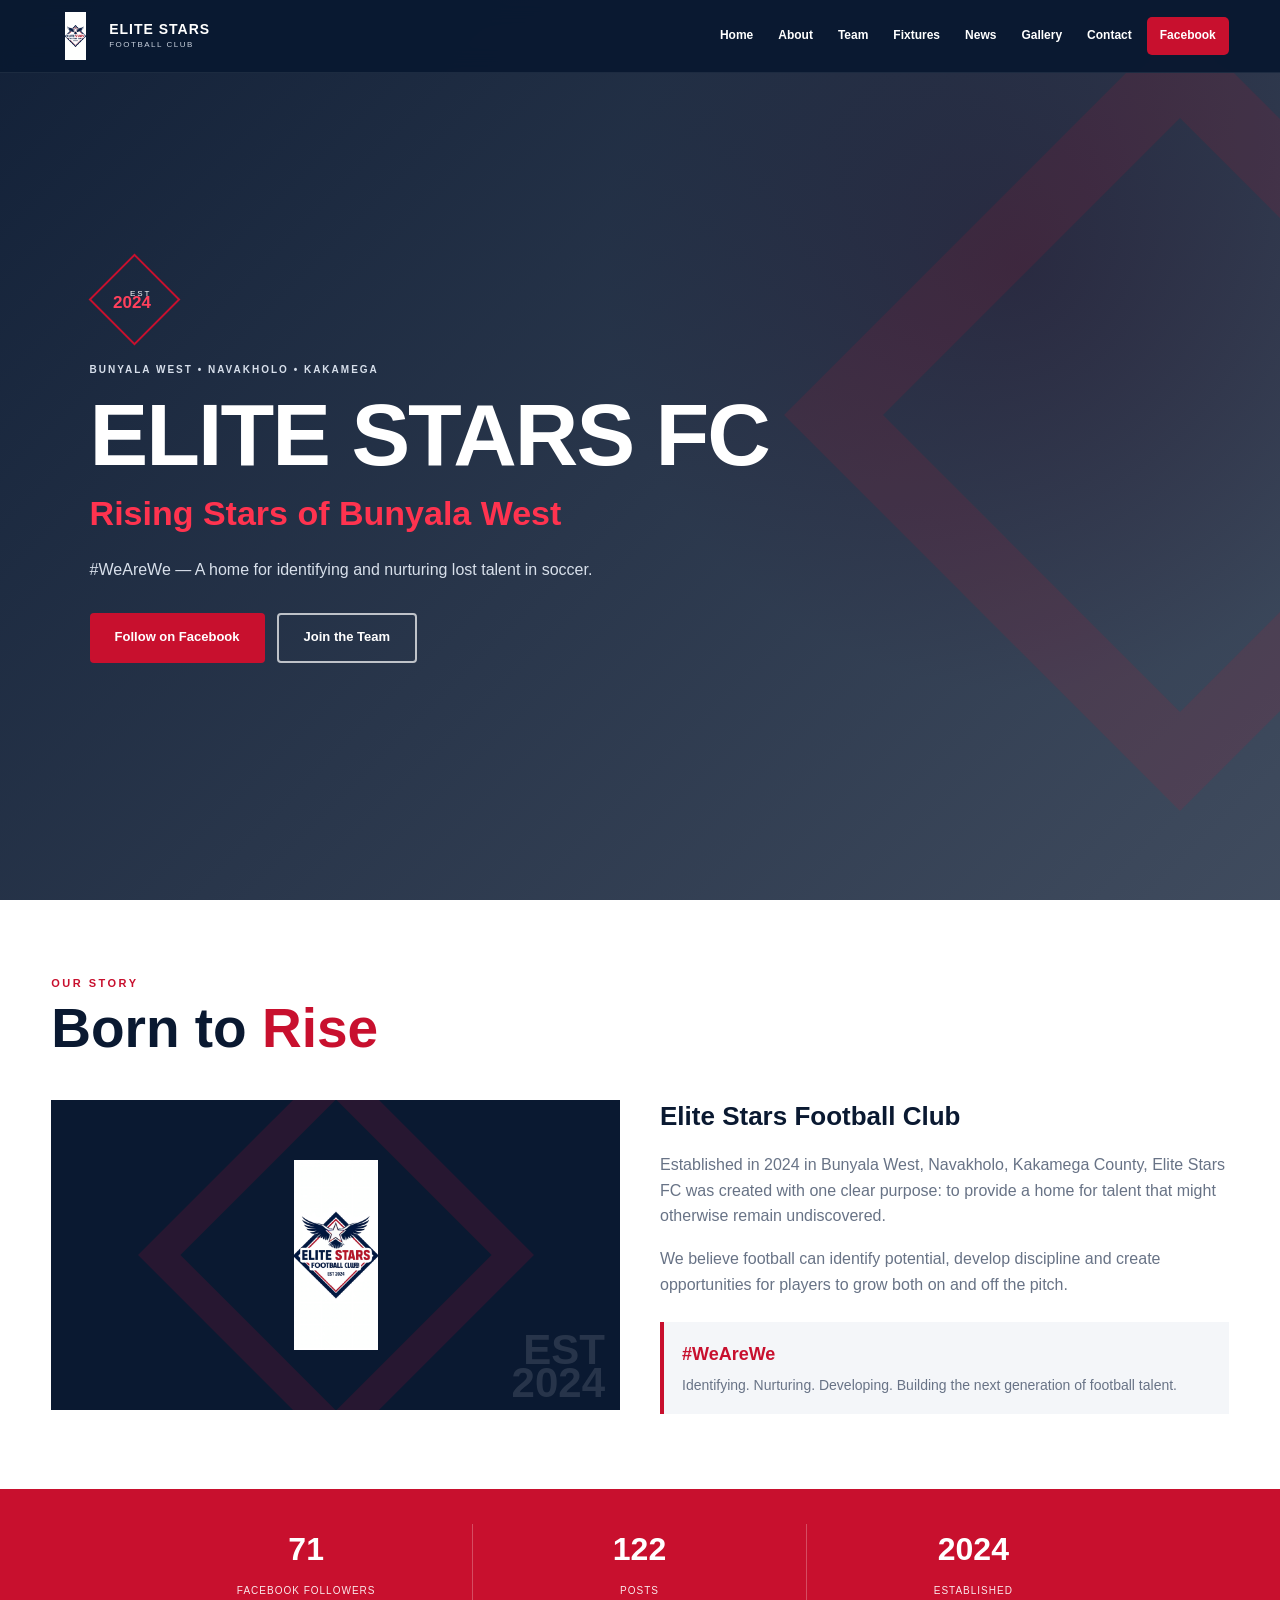
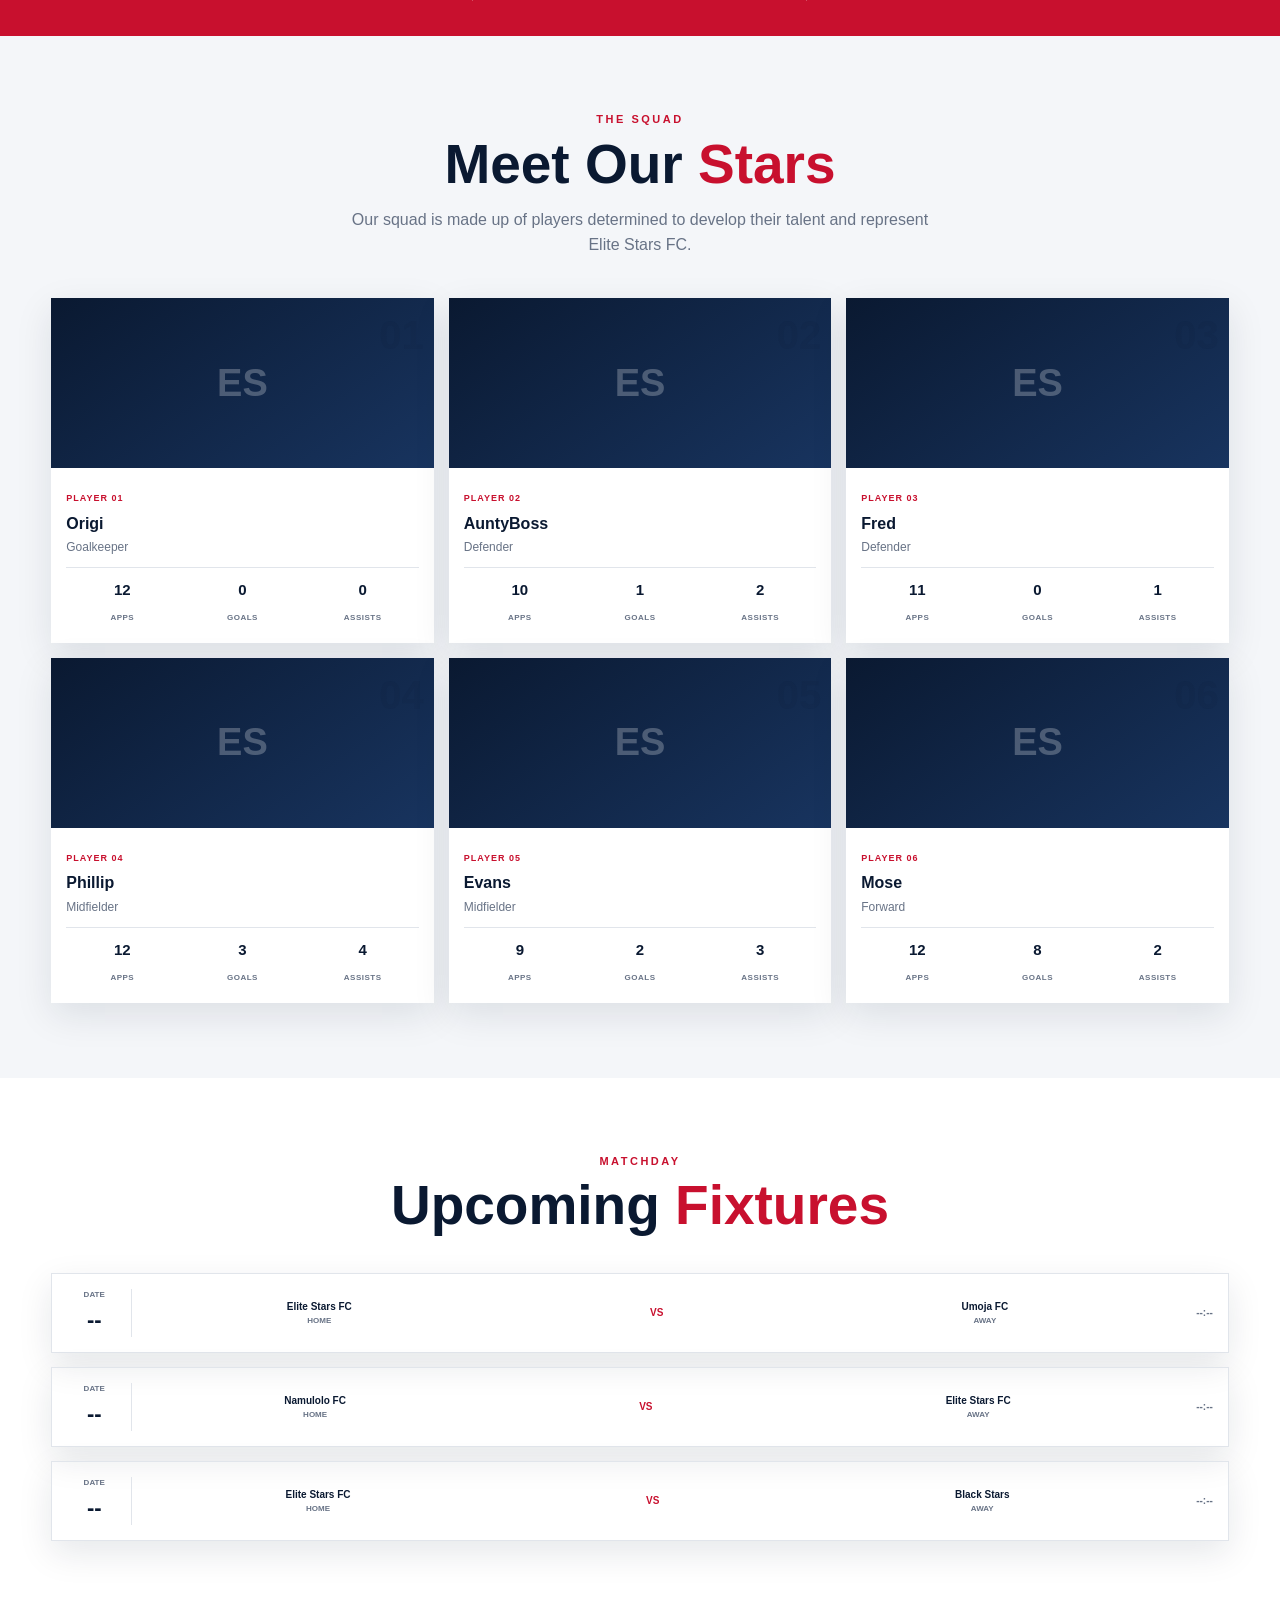
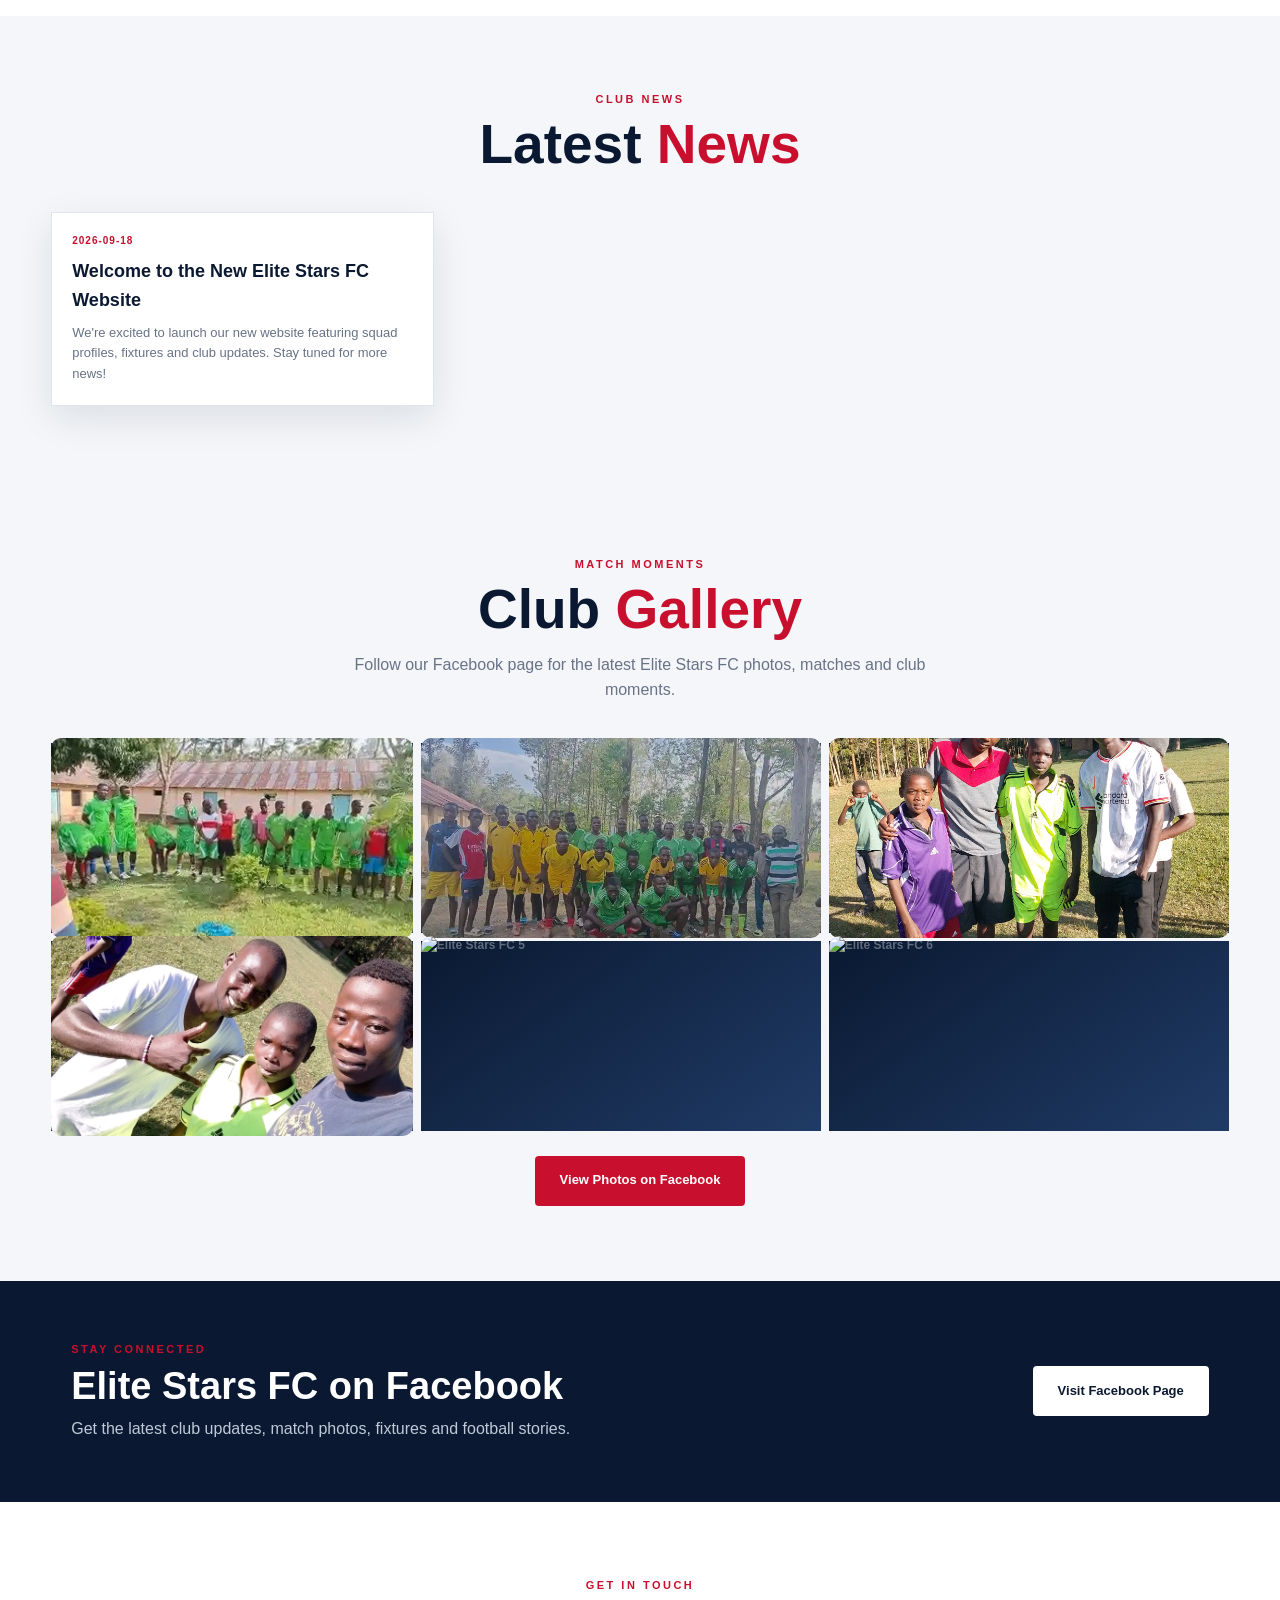
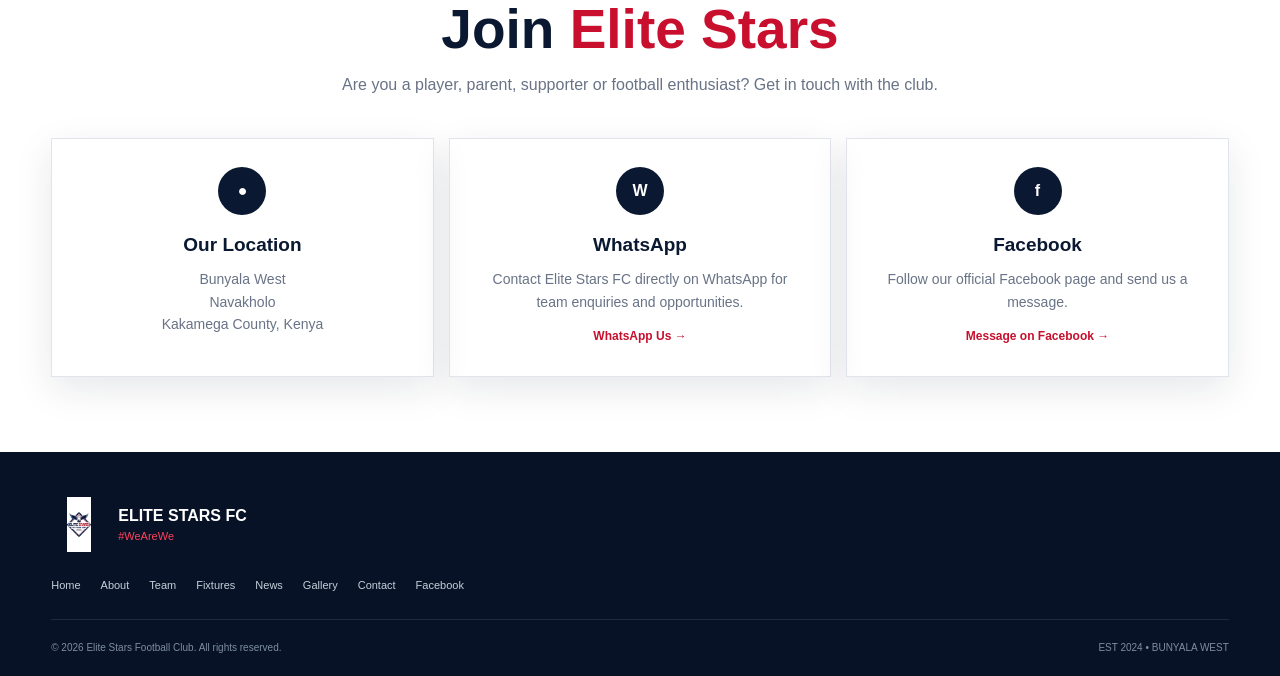
==== commit 2155857a: "Add files via upload" ====
--- a/index.html
+++ b/index.html
@@ -19,7 +19,7 @@
     <button class="menu-toggle" id="menuToggle" aria-label="Open menu">☰</button>
     <nav class="nav-menu" id="navMenu">
       <a href="#home">Home</a><a href="#about">About</a><a href="#team">Team</a>
-      <a href="#fixtures">Fixtures</a><a href="#gallery">Gallery</a><a href="#contact">Contact</a>
+      <a href="#fixtures">Fixtures</a><a href="#news">News</a><a href="#gallery">Gallery</a><a href="#contact">Contact</a>
       <a class="facebook-nav" href="https://www.facebook.com/elitestarsfc" target="_blank" rel="noopener">Facebook</a>
     </nav>
   </div>
@@ -74,10 +74,17 @@
 <section class="section fixtures" id="fixtures">
   <div class="section-container">
     <div class="section-heading centered"><p class="section-label">MATCHDAY</p><h2>Upcoming <span>Fixtures</span></h2></div>
-    <div class="fixtures-list">
-      <article class="fixture-card"><div class="fixture-date"><span>DATE</span><strong>--</strong></div><div class="fixture-teams"><div><strong>ELITE STARS FC</strong><small>HOME</small></div><span class="vs">VS</span><div><strong>UMOJA FC</strong><small>AWAY</small></div></div><div class="fixture-time">--:--</div></article>
-      <article class="fixture-card"><div class="fixture-date"><span>DATE</span><strong>--</strong></div><div class="fixture-teams"><div><strong>NAMULOLO FC</strong><small>HOME</small></div><span class="vs">VS</span><div><strong>ELITE STARS FC</strong><small>AWAY</small></div></div><div class="fixture-time">--:--</div></article>
-      <article class="fixture-card"><div class="fixture-date"><span>DATE</span><strong>--</strong></div><div class="fixture-teams"><div><strong>ELITE STARS FC</strong><small>HOME</small></div><span class="vs">VS</span><div><strong>BLACK STARS</strong><small>AWAY</small></div></div><div class="fixture-time">--:--</div></article>
+    <div class="fixtures-list" id="fixturesList">
+      <p style="text-align:center;color:var(--gray);">Loading fixtures…</p>
+    </div>
+  </div>
+</section>
+
+<section class="section news" id="news">
+  <div class="section-container">
+    <div class="section-heading centered"><p class="section-label">CLUB NEWS</p><h2>Latest <span>News</span></h2></div>
+    <div class="news-grid" id="newsList">
+      <p style="text-align:center;color:var(--gray);grid-column:1/-1;">Loading news…</p>
     </div>
   </div>
 </section>
@@ -116,11 +123,11 @@
 <footer class="footer">
   <div class="footer-container">
     <div class="footer-brand"><img src="elite-stars.png" alt="Elite Stars FC Logo" loading="lazy" decoding="async" width="55" height="55"><div><strong>ELITE STARS FC</strong><span>#WeAreWe</span></div></div>
-    <div class="footer-links"><a href="#home">Home</a><a href="#about">About</a><a href="#team">Team</a><a href="#fixtures">Fixtures</a><a href="#gallery">Gallery</a><a href="#contact">Contact</a><a href="https://www.facebook.com/elitestarsfc" target="_blank" rel="noopener">Facebook</a></div>
+    <div class="footer-links"><a href="#home">Home</a><a href="#about">About</a><a href="#team">Team</a><a href="#fixtures">Fixtures</a><a href="#news">News</a><a href="#gallery">Gallery</a><a href="#contact">Contact</a><a href="https://www.facebook.com/elitestarsfc" target="_blank" rel="noopener">Facebook</a></div>
     <div class="footer-bottom"><p>© <span id="year">2024</span> Elite Stars Football Club. All rights reserved.</p><p>EST 2024 • BUNYALA WEST</p></div>
   </div>
 </footer>
 
 <script src="script.js"></script>
 </body>
-</html>+</html>
--- a/style.css
+++ b/style.css
@@ -19,15 +19,21 @@
 .about-grid{display:grid;gap:40px}.about-image{position:relative;min-height:310px;background:var(--navy);display:flex;align-items:center;justify-content:center;overflow:hidden}.about-image:before{content:"";position:absolute;width:220px;height:220px;border:30px solid rgba(200,16,46,.15);transform:rotate(45deg)}.about-image img{width:190px;height:190px;object-fit:contain;position:relative;z-index:2}.est-watermark{position:absolute;right:15px;bottom:10px;color:rgba(255,255,255,.12);font-size:42px;font-weight:900;line-height:.8;text-align:right}.about-content h3{font-size:26px;margin-bottom:15px}.about-content p{color:var(--gray);margin-bottom:17px}.mission-box{border-left:4px solid var(--red);background:var(--light);padding:18px;margin-top:25px}.mission-box span{font-size:18px;font-weight:900;color:var(--red)}.mission-box p{margin:5px 0 0;font-size:14px}
 .stats{background:var(--red);color:#fff}.stats-container{width:min(1000px,92%);margin:auto;display:grid;grid-template-columns:repeat(3,1fr);padding:35px 0}.stat{text-align:center;border-right:1px solid rgba(255,255,255,.25)}.stat:last-child{border:0}.stat strong{display:block;font-size:32px;font-weight:900}.stat span{font-size:10px;text-transform:uppercase;letter-spacing:1px;opacity:.9}
 .team{background:var(--light)}.players-grid{display:grid;grid-template-columns:1fr 1fr;gap:15px}.player-card{background:#fff;position:relative;min-height:260px;overflow:hidden;box-shadow:var(--shadow)}.player-number{position:absolute;right:10px;top:5px;font-size:40px;font-weight:900;color:rgba(10,25,49,.08)}.player-placeholder{height:170px;background:linear-gradient(145deg,var(--navy),#18345f);display:flex;align-items:center;justify-content:center;color:rgba(255,255,255,.25);font-size:38px;font-weight:900}.player-info{padding:15px}.player-info span{font-size:9px;font-weight:900;color:var(--red);letter-spacing:1px}.player-info h3{font-size:16px;margin:2px 0}.player-info p{font-size:12px;color:var(--gray)}
+.player-photo{width:100%;height:170px;object-fit:cover;display:block}
+.player-stats{display:flex;gap:8px;margin-top:10px;padding-top:10px;border-top:1px solid var(--border)}
+.player-stats div{text-align:center;flex:1}
+.player-stats strong{display:block;font-size:15px;color:var(--navy)}
+.player-stats span{font-size:8px;color:var(--gray);text-transform:uppercase;letter-spacing:.5px}
 .fixtures{background:#fff}.fixtures-list{display:grid;gap:14px}.fixture-card{display:grid;grid-template-columns:65px 1fr 50px;align-items:center;border:1px solid var(--border);box-shadow:var(--shadow);padding:15px}.fixture-date{text-align:center;border-right:1px solid var(--border);padding-right:10px}.fixture-date span,.fixture-teams small{display:block;font-size:8px;color:var(--gray);font-weight:800}.fixture-date strong{font-size:22px}.fixture-teams{display:flex;align-items:center;justify-content:space-around;text-align:center;padding:0 8px;gap:5px}.fixture-teams strong{display:block;font-size:10px}.vs{font-size:10px;color:var(--red);font-weight:900}.fixture-time{text-align:right;font-size:10px;color:var(--gray);font-weight:800}
+.news{background:var(--light)}.news-grid{display:grid;gap:15px}.news-card{background:#fff;border:1px solid var(--border);box-shadow:var(--shadow);padding:20px}.news-card .news-image{width:100%;height:160px;object-fit:cover;margin-bottom:12px}.news-card .news-date{color:var(--red);font-size:10px;font-weight:900;letter-spacing:1px;text-transform:uppercase;margin-bottom:8px}.news-card h3{font-size:18px;margin-bottom:8px}.news-card p{color:var(--gray);font-size:13px}
 .gallery{background:var(--light)}.gallery-grid{display:grid;grid-template-columns:1fr 1fr;gap:8px}.gallery-item{height:150px;background:linear-gradient(145deg,var(--navy),#203b66);display:flex;align-items:center;justify-content:center;color:rgba(255,255,255,.35);font-weight:900;font-size:12px}.gallery-button{text-align:center;margin-top:25px}
 .facebook-section{background:var(--navy);padding:50px 0;color:#fff}.facebook-card{display:flex;align-items:center;justify-content:space-between;gap:25px}.facebook-card h2{font-size:clamp(24px,5vw,38px);line-height:1.1}.facebook-card p:not(.section-label){color:#bfc9d8;margin-top:8px}
 .contact{background:#fff}.contact-grid{display:grid;gap:15px}.contact-card{border:1px solid var(--border);padding:28px;text-align:center;box-shadow:var(--shadow)}.contact-icon{width:48px;height:48px;margin:0 auto 15px;border-radius:50%;background:var(--navy);color:#fff;display:flex;align-items:center;justify-content:center;font-weight:900}.contact-card h3{font-size:19px;margin-bottom:8px}.contact-card p{color:var(--gray);font-size:14px}.contact-link{display:inline-block;color:var(--red);font-size:12px;font-weight:900;margin-top:14px}
 .footer{background:var(--dark);color:#fff;padding:45px 0 20px}.footer-container{width:min(1180px,92%);margin:auto}.footer-brand{display:flex;align-items:center;gap:12px;margin-bottom:25px}.footer-brand img{width:55px;height:55px;object-fit:contain}.footer-brand strong,.footer-brand span{display:block}.footer-brand strong{font-size:16px}.footer-brand span{color:#ff405c;font-size:11px}.footer-links{display:flex;flex-wrap:wrap;gap:14px 20px;padding-bottom:25px;border-bottom:1px solid rgba(255,255,255,.1)}.footer-links a{font-size:11px;color:#c6cfdb}.footer-links a:hover{color:#fff}.footer-bottom{display:flex;flex-direction:column;gap:7px;padding-top:20px;color:#7f8da1;font-size:10px}
 
 @media(min-width:700px){
-  .hero-buttons{flex-direction:row}.about-grid{grid-template-columns:1fr 1fr;align-items:center}.players-grid{grid-template-columns:repeat(3,1fr)}.gallery-grid{grid-template-columns:repeat(3,1fr)}.gallery-item{height:190px}.contact-grid{grid-template-columns:repeat(3,1fr)}.facebook-card{padding:10px 20px}.footer-bottom{flex-direction:row;justify-content:space-between}
+  .hero-buttons{flex-direction:row}.about-grid{grid-template-columns:1fr 1fr;align-items:center}.players-grid{grid-template-columns:repeat(3,1fr)}.gallery-grid{grid-template-columns:repeat(3,1fr)}.gallery-item{height:190px}.contact-grid{grid-template-columns:repeat(3,1fr)}.facebook-card{padding:10px 20px}.footer-bottom{flex-direction:row;justify-content:space-between}.news-grid{grid-template-columns:repeat(2,1fr)}
 }
 @media(min-width:850px){
-  .menu-toggle{display:none}.nav-menu{position:static;width:auto;background:transparent;display:flex;flex-direction:row;align-items:center;padding:0;border:0;gap:5px}.nav-menu a{padding:8px 10px;font-size:12px}.facebook-nav{margin:0!important;padding:9px 13px!important}.hero{padding-left:7%;}.hero-scroll{display:flex;position:absolute;bottom:25px;left:7%;align-items:center;gap:10px;color:#9ba8bb;font-size:8px;letter-spacing:2px}.scroll-line{width:35px;height:1px;background:var(--red)}
+  .menu-toggle{display:none}.nav-menu{position:static;width:auto;background:transparent;display:flex;flex-direction:row;align-items:center;padding:0;border:0;gap:5px}.nav-menu a{padding:8px 10px;font-size:12px}.facebook-nav{margin:0!important;padding:9px 13px!important}.hero{padding-left:7%;}.hero-scroll{display:flex;position:absolute;bottom:25px;left:7%;align-items:center;gap:10px;color:#9ba8bb;font-size:8px;letter-spacing:2px}.scroll-line{width:35px;height:1px;background:var(--red)}.news-grid{grid-template-columns:repeat(3,1fr)}
 }
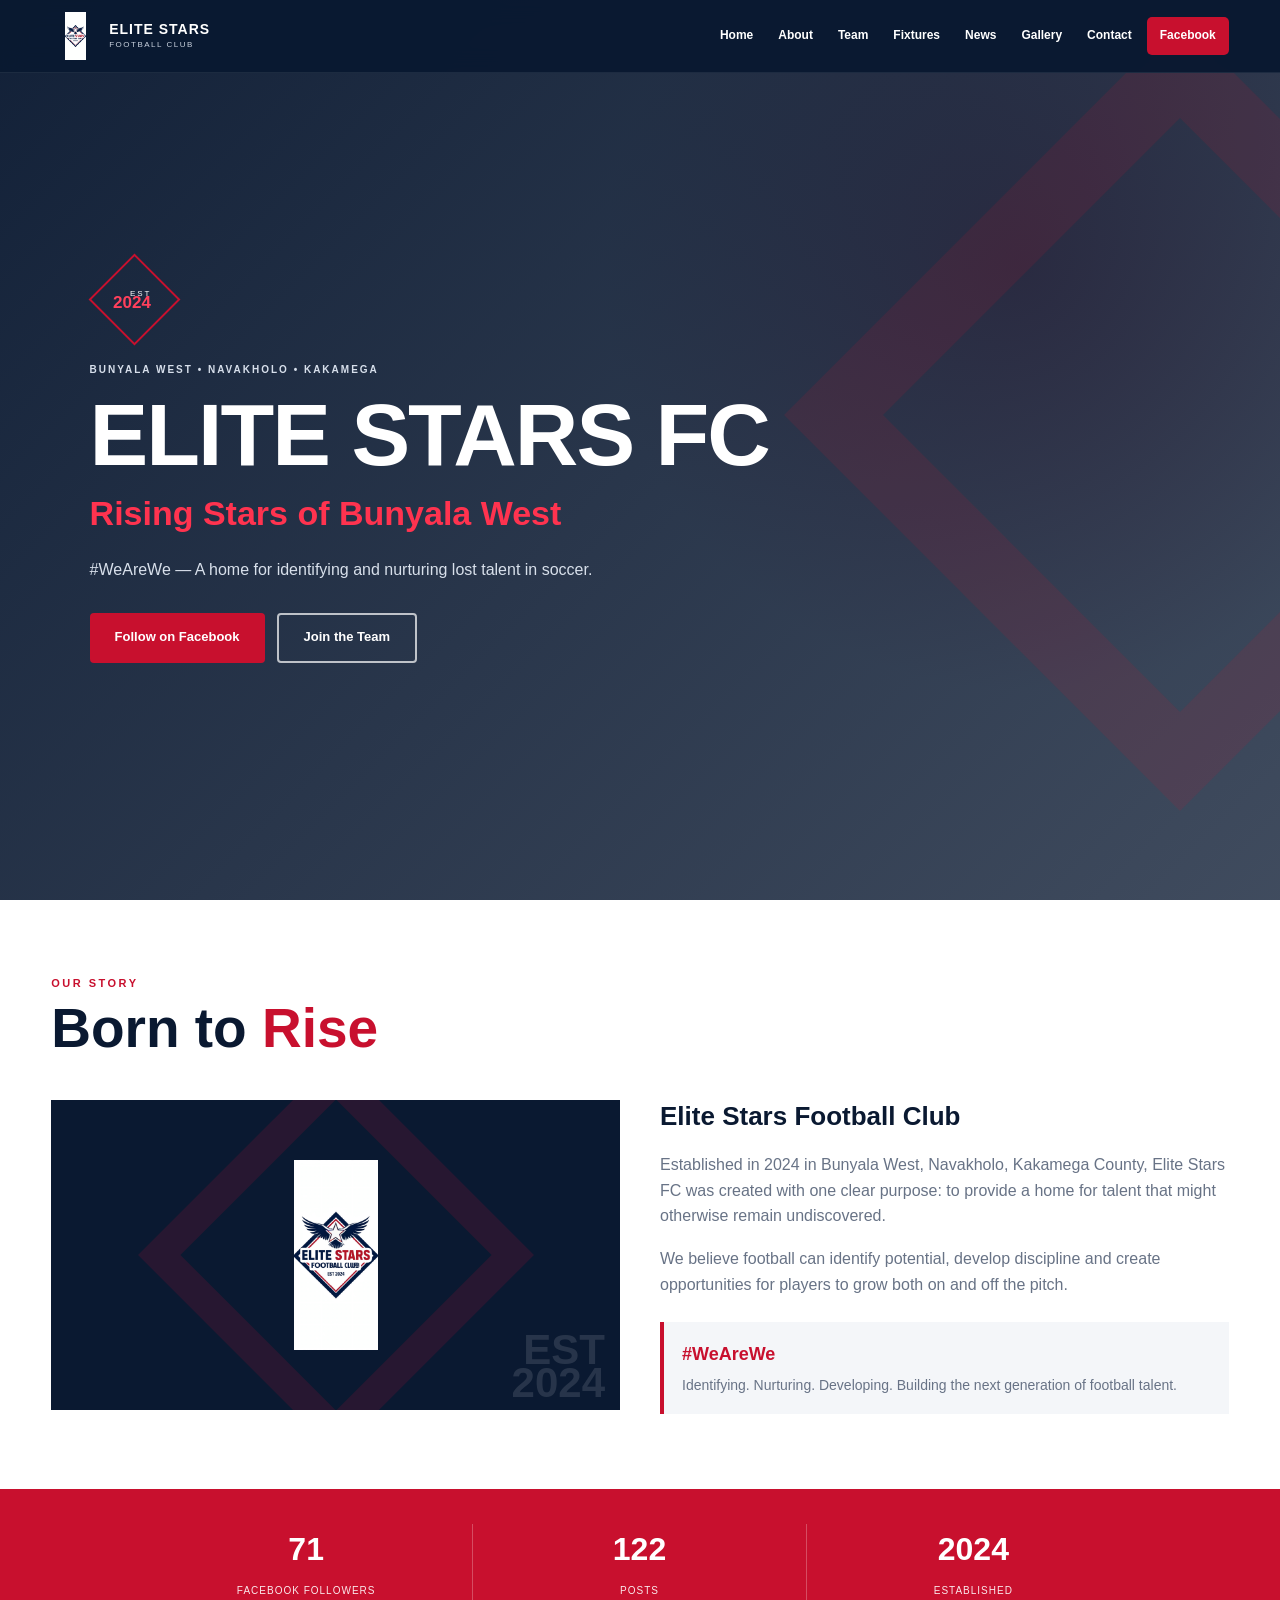
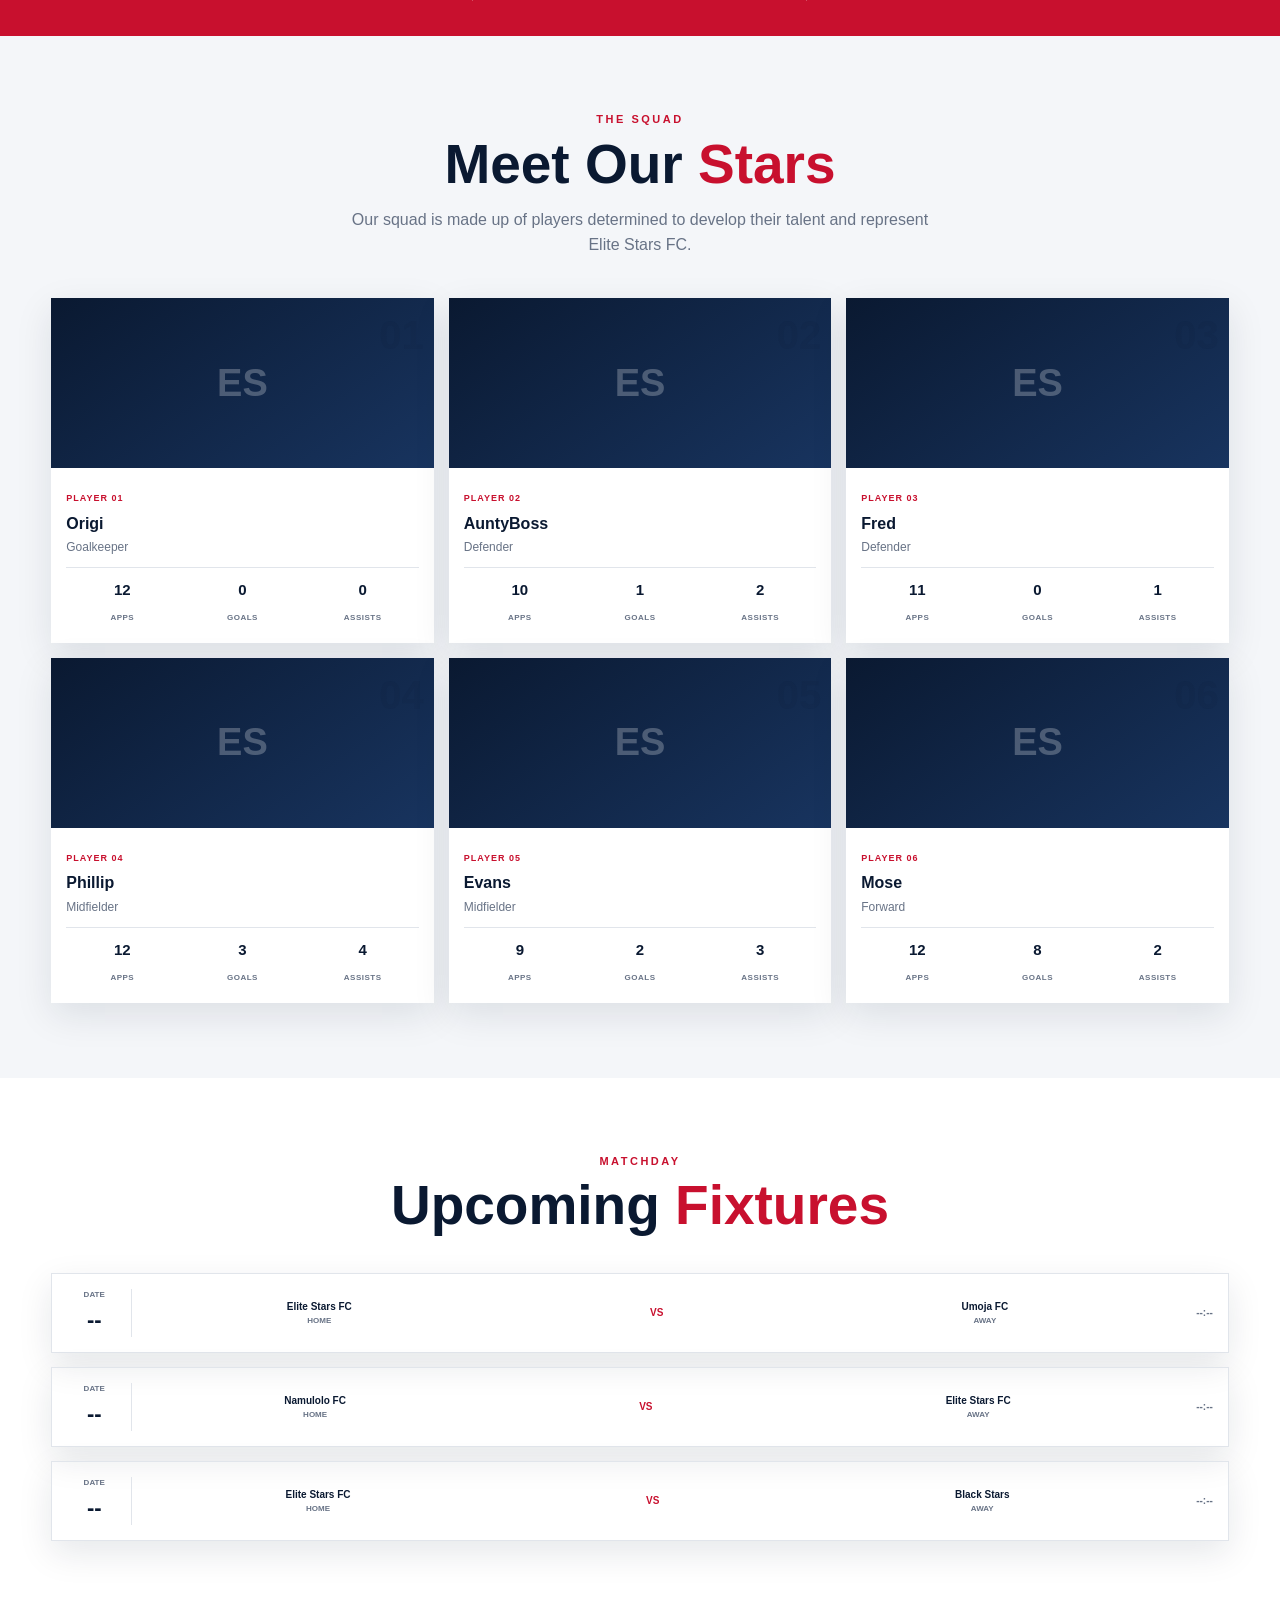
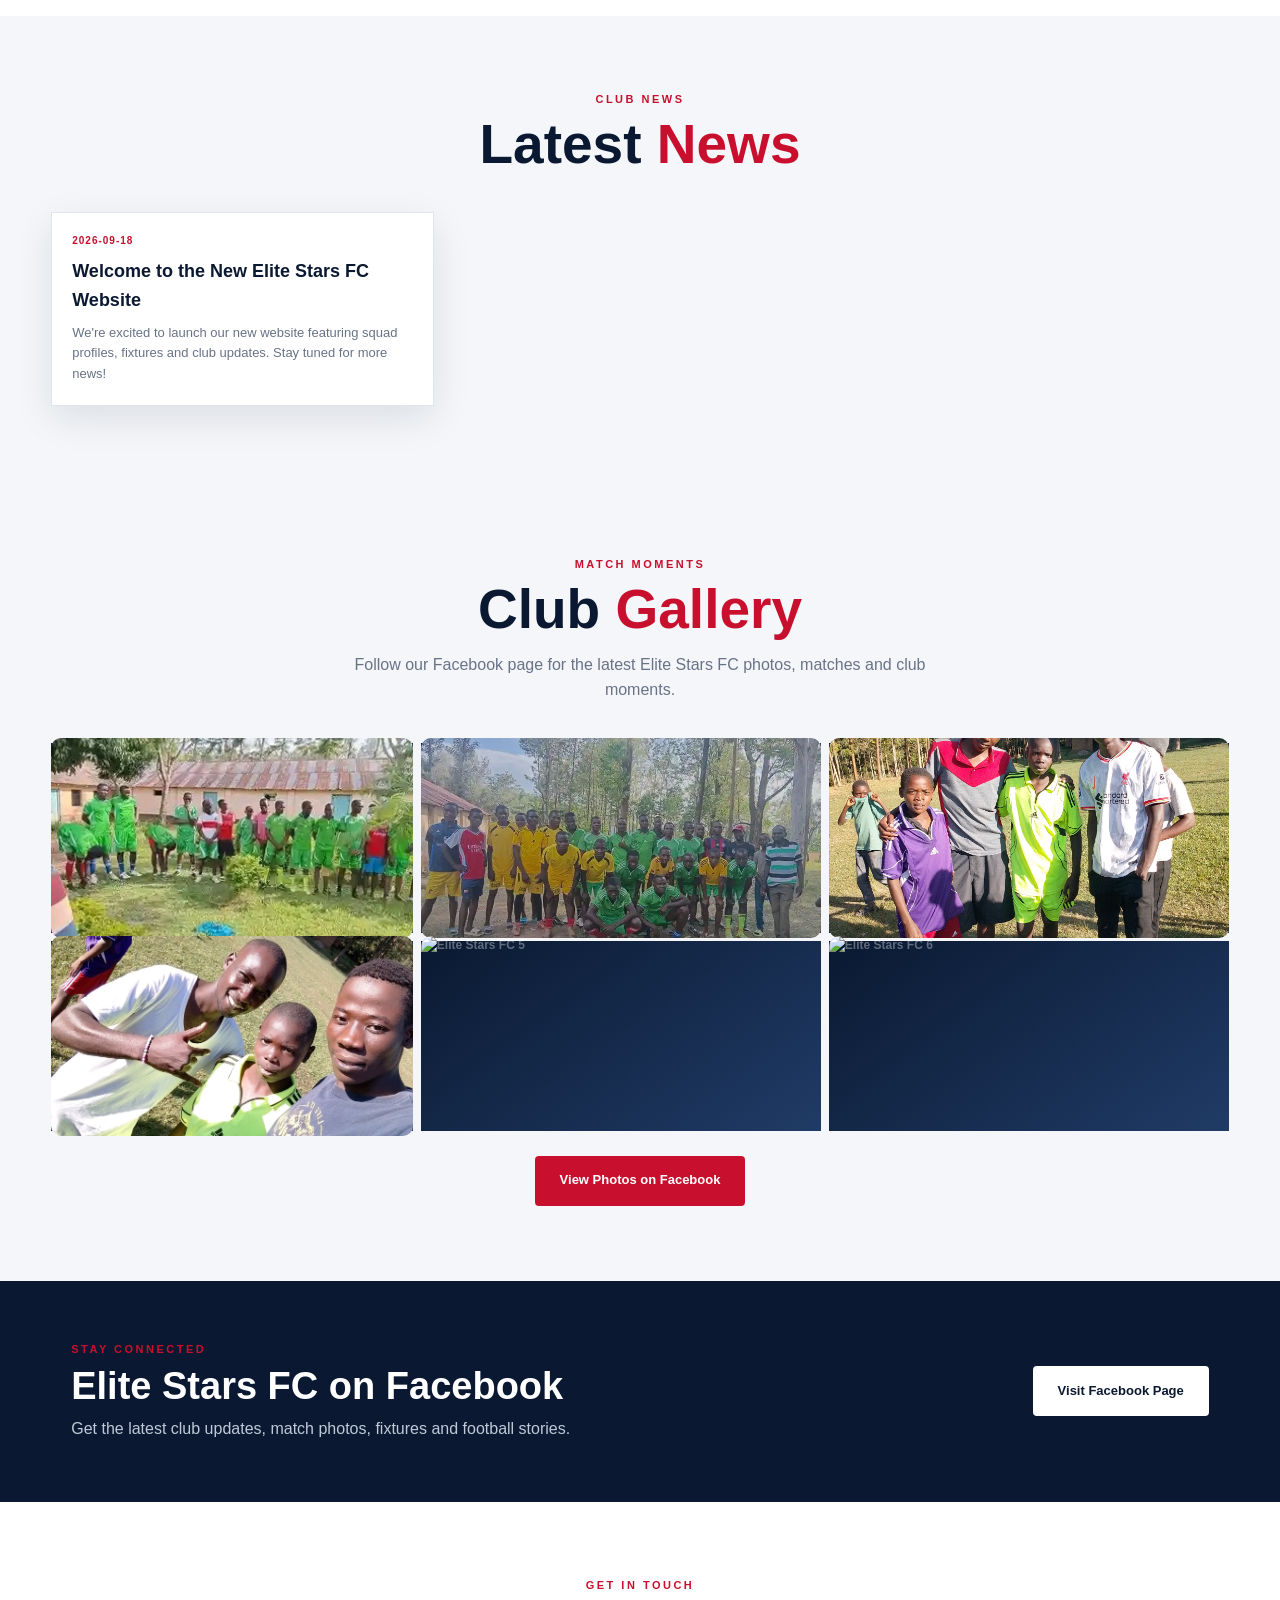
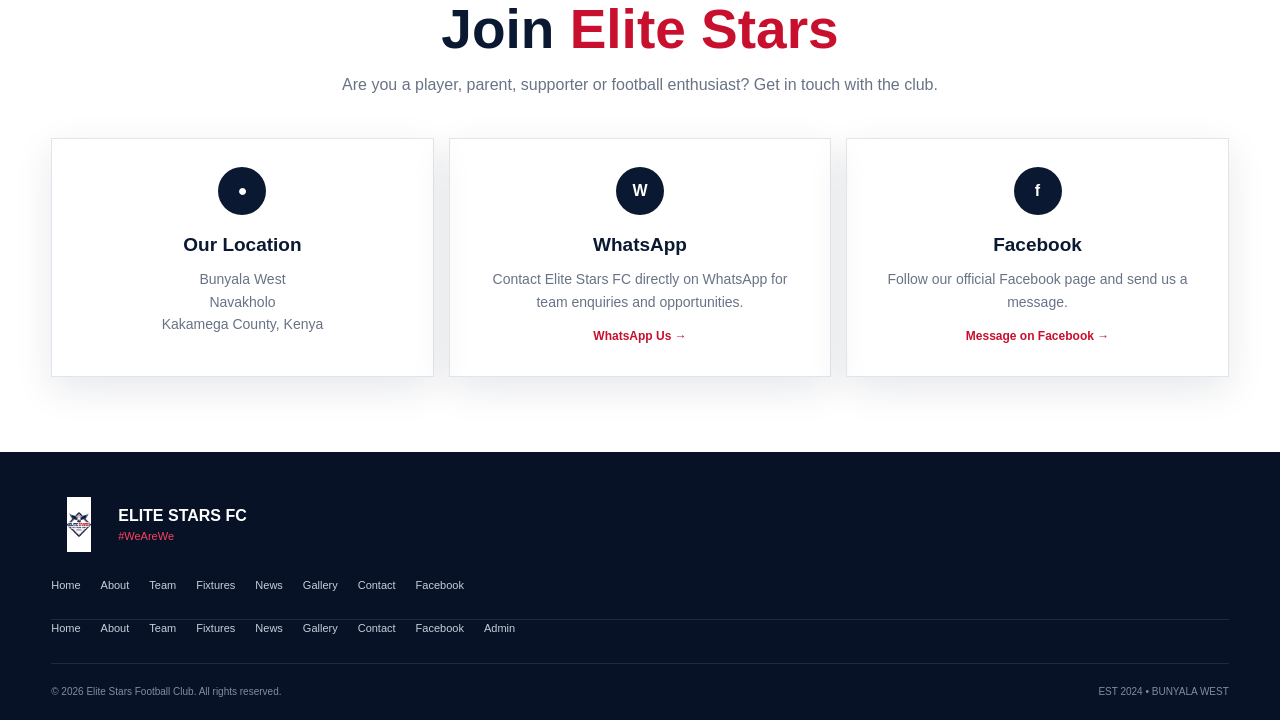
==== commit 6dee2079: "Update index.html" ====
--- a/index.html
+++ b/index.html
@@ -124,6 +124,7 @@
   <div class="footer-container">
     <div class="footer-brand"><img src="elite-stars.png" alt="Elite Stars FC Logo" loading="lazy" decoding="async" width="55" height="55"><div><strong>ELITE STARS FC</strong><span>#WeAreWe</span></div></div>
     <div class="footer-links"><a href="#home">Home</a><a href="#about">About</a><a href="#team">Team</a><a href="#fixtures">Fixtures</a><a href="#news">News</a><a href="#gallery">Gallery</a><a href="#contact">Contact</a><a href="https://www.facebook.com/elitestarsfc" target="_blank" rel="noopener">Facebook</a></div>
+<div class="footer-links"><a href="#home">Home</a><a href="#about">About</a><a href="#team">Team</a><a href="#fixtures">Fixtures</a><a href="#news">News</a><a href="#gallery">Gallery</a><a href="#contact">Contact</a><a href="https://www.facebook.com/elitestarsfc" target="_blank" rel="noopener">Facebook</a><a href="admin.html" rel="nofollow">Admin</a></div>
     <div class="footer-bottom"><p>© <span id="year">2024</span> Elite Stars Football Club. All rights reserved.</p><p>EST 2024 • BUNYALA WEST</p></div>
   </div>
 </footer>
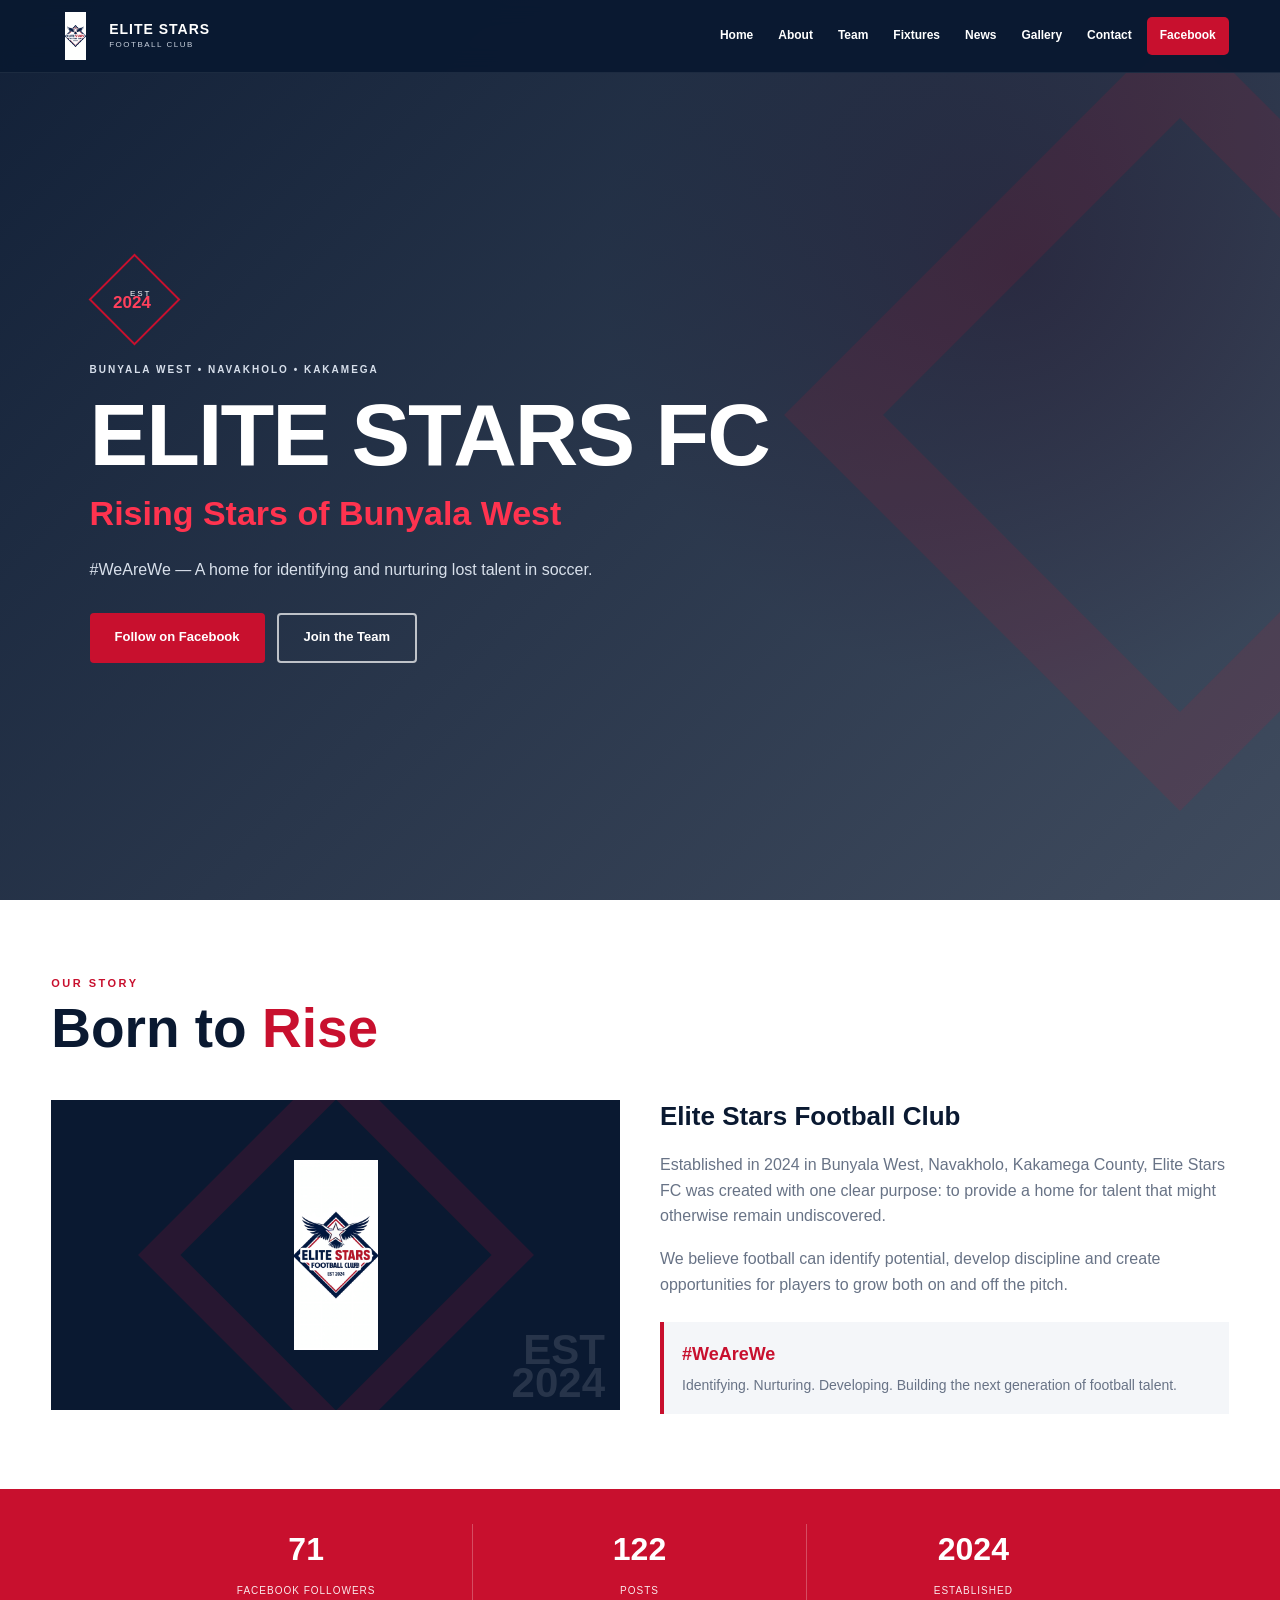
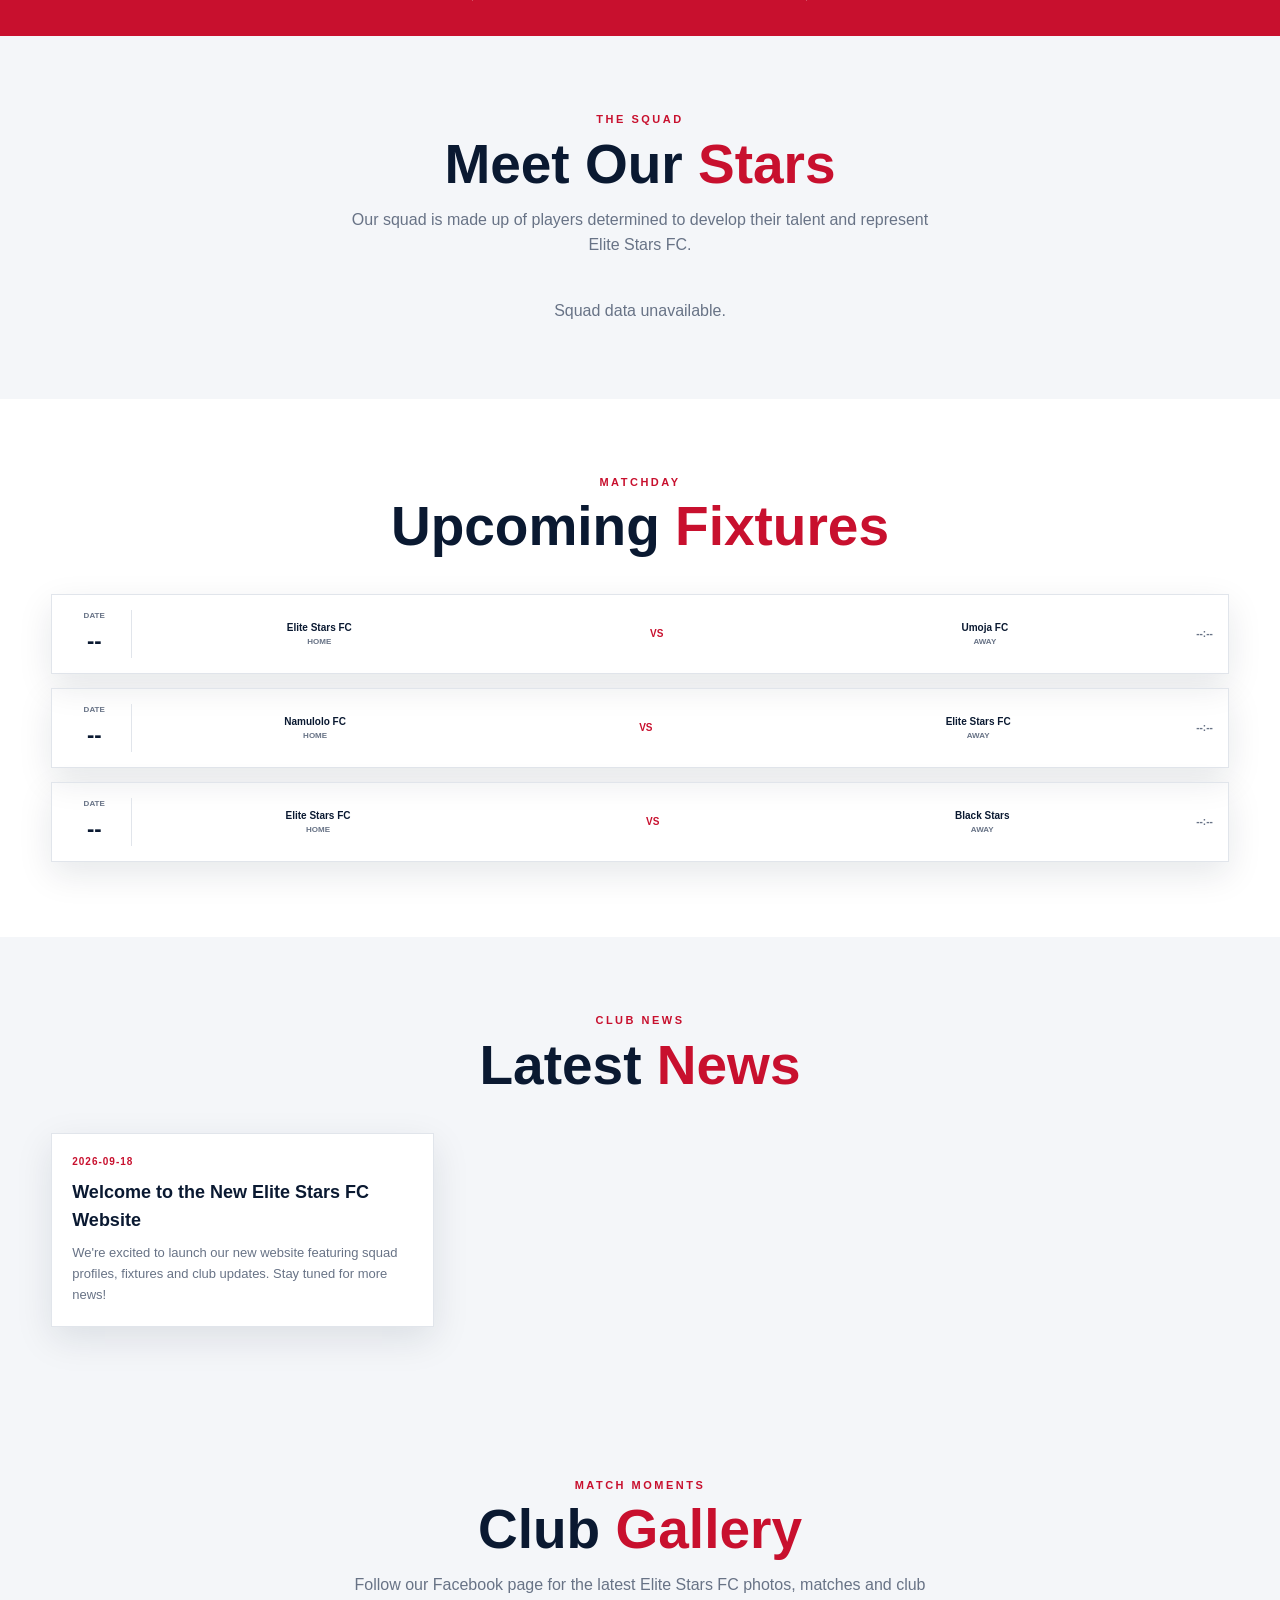
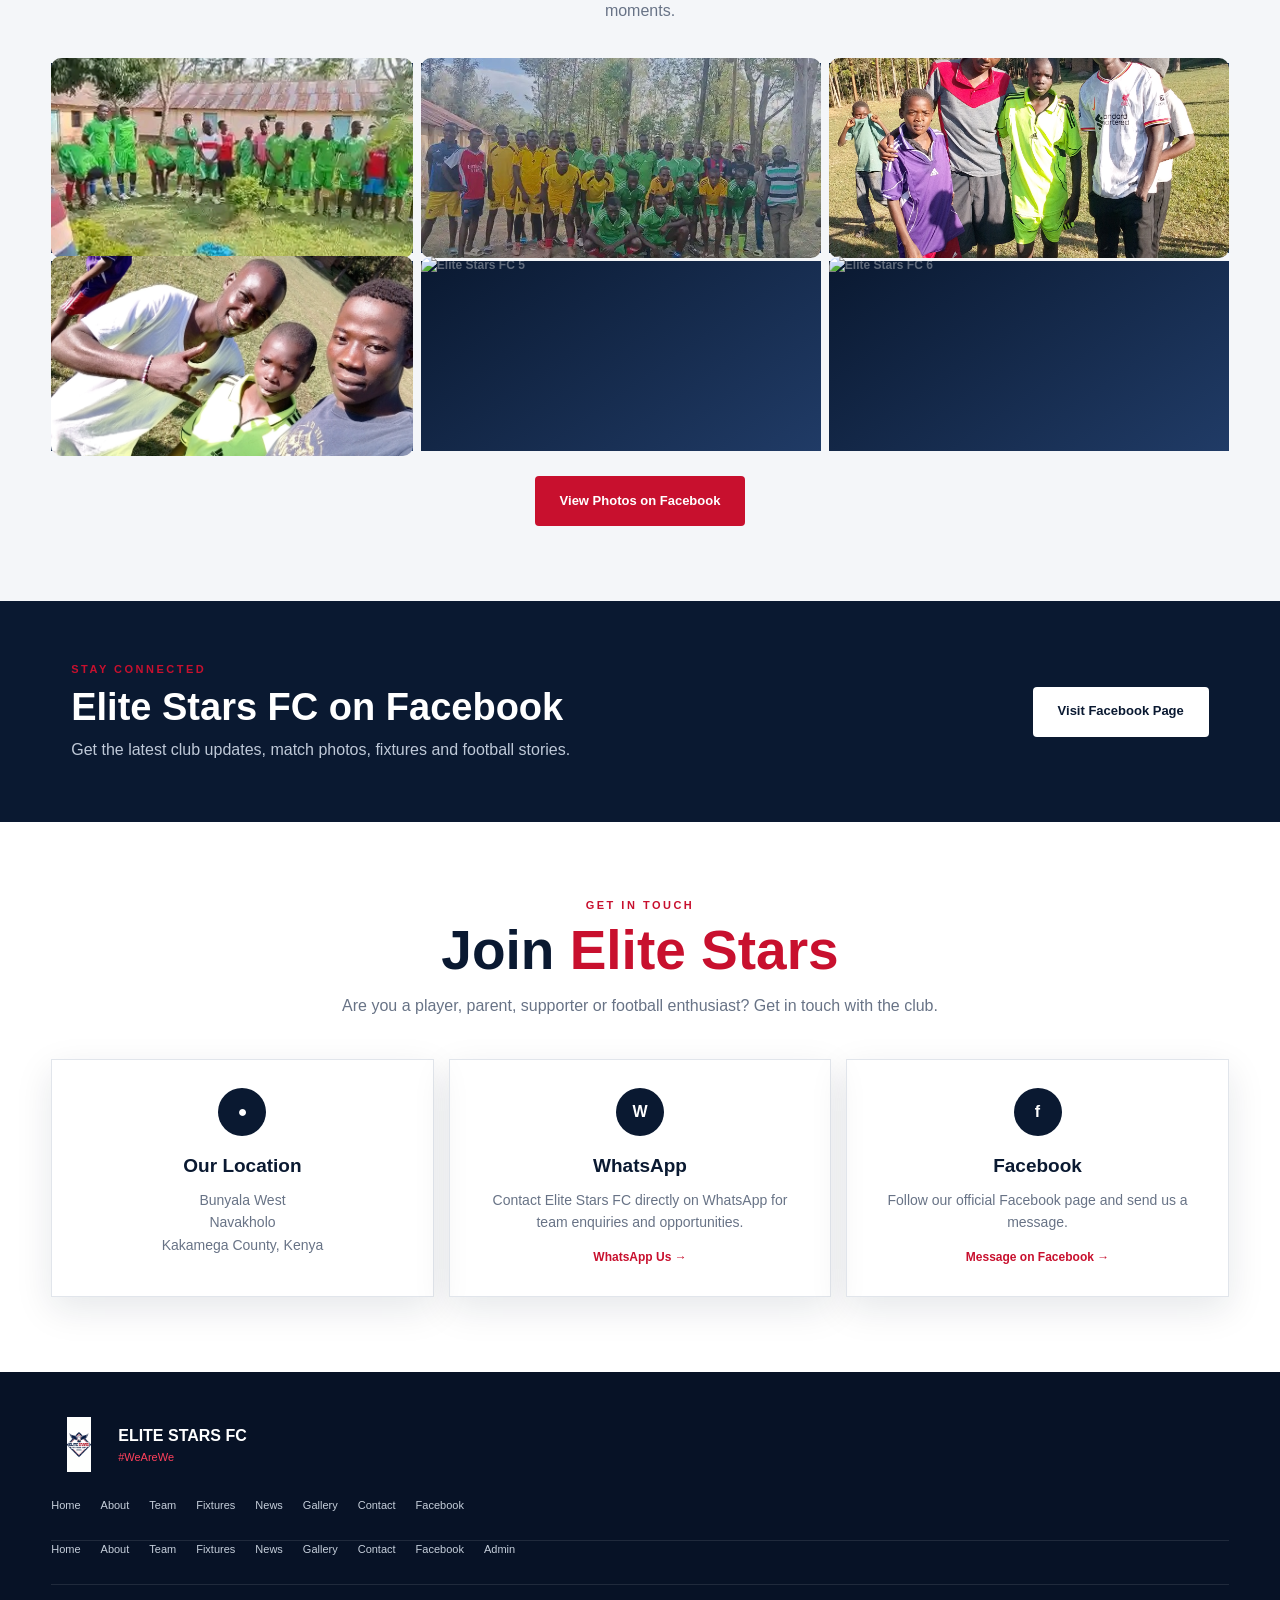
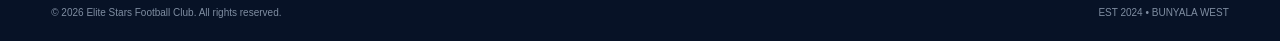
==== commit e77fbbba: "Add files via upload" ====
--- a/index.html
+++ b/index.html
@@ -129,6 +129,7 @@
   </div>
 </footer>
 
+<script src="https://cdn.jsdelivr.net/npm/@supabase/supabase-js@2"></script>
 <script src="script.js"></script>
 </body>
 </html>
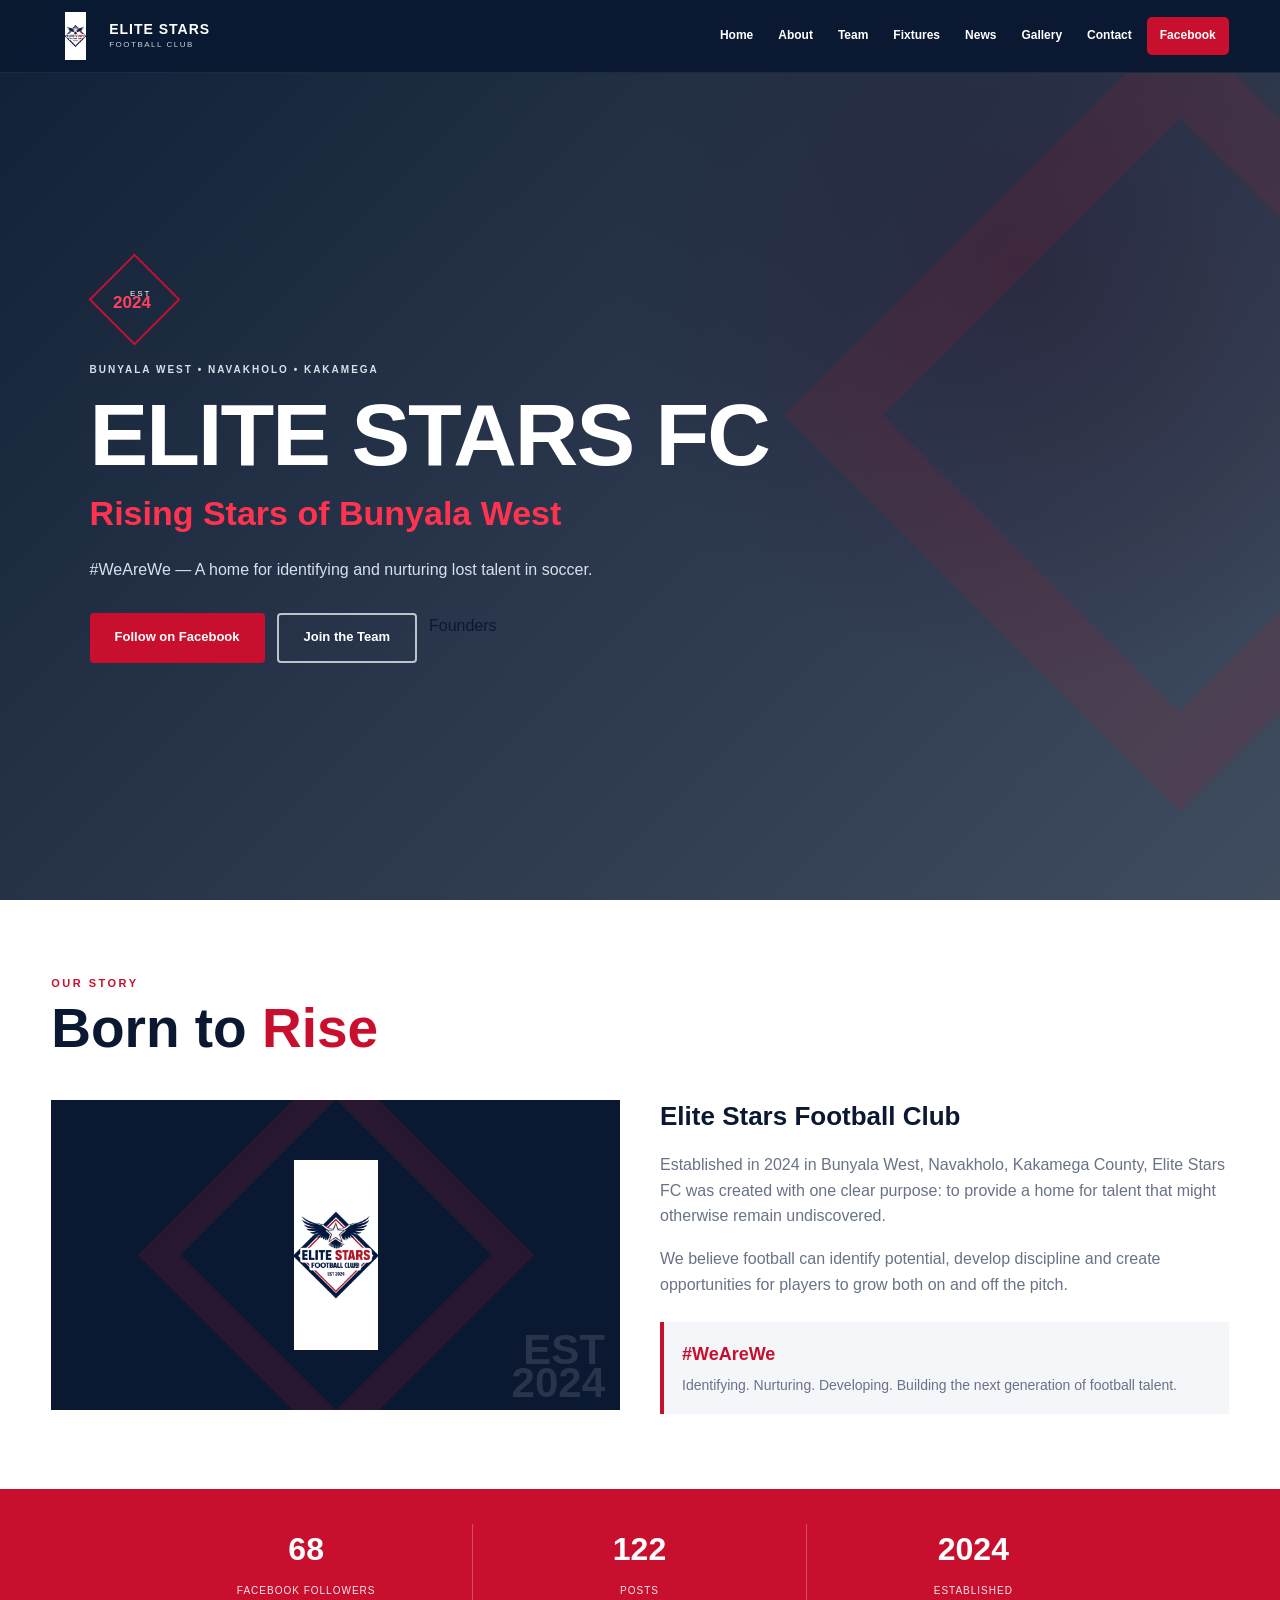
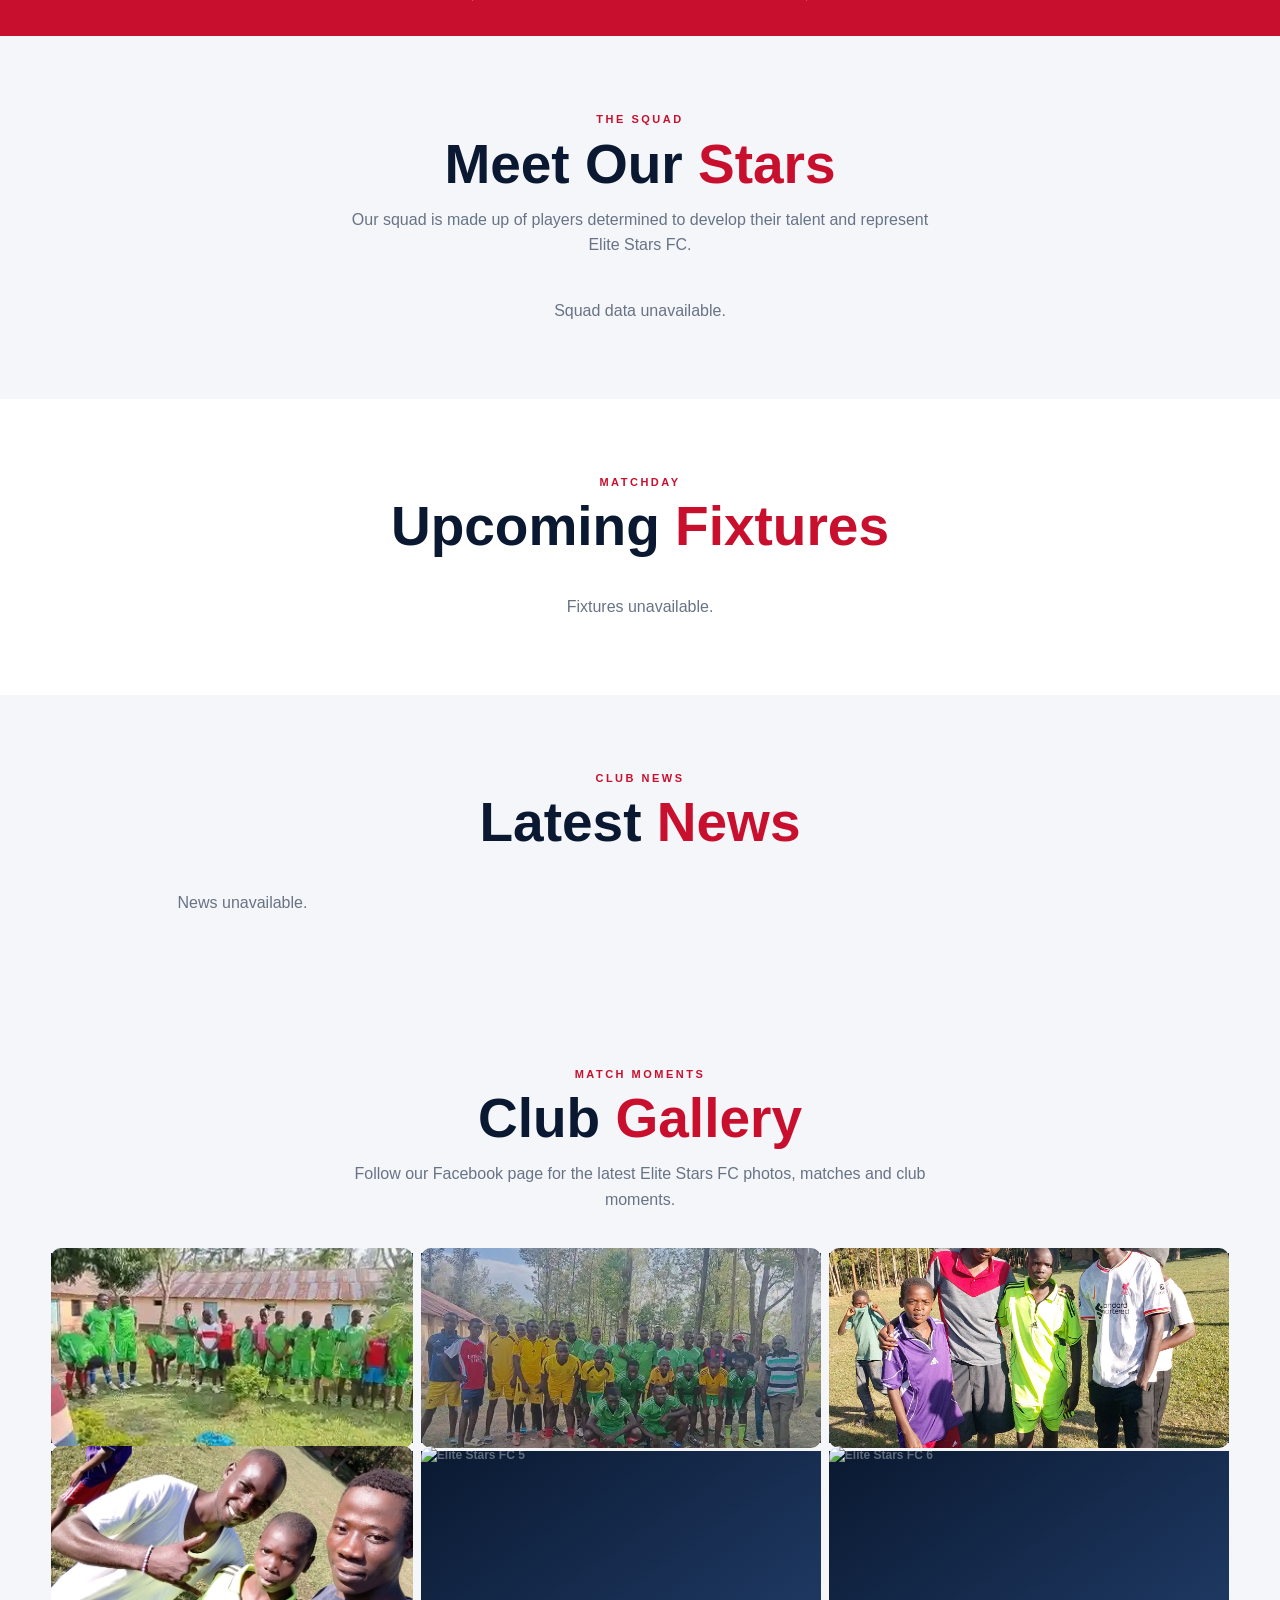
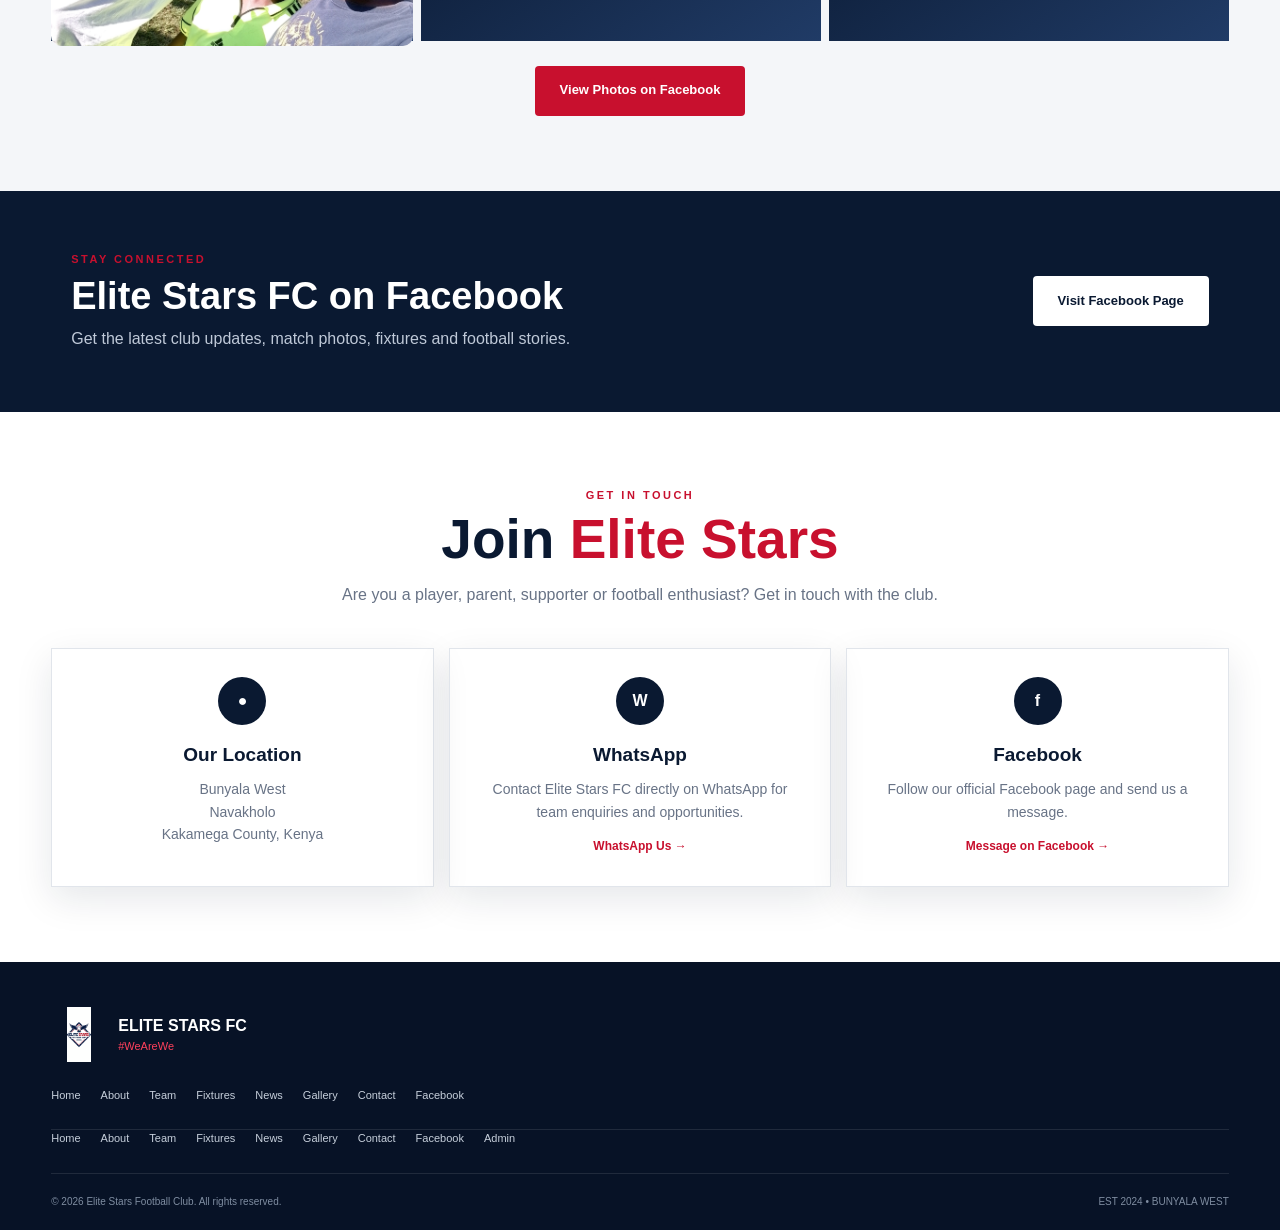
==== commit ca740eb0: "Update index.html" ====
--- a/index.html
+++ b/index.html
@@ -35,6 +35,7 @@
     <div class="hero-buttons">
       <a class="btn btn-red" href="https://www.facebook.com/elitestarsfc" target="_blank" rel="noopener">Follow on Facebook</a>
       <a class="btn btn-outline" href="#contact">Join the Team</a>
+<a href="founders.html">Founders</a>
     </div>
   </div>
 </section>
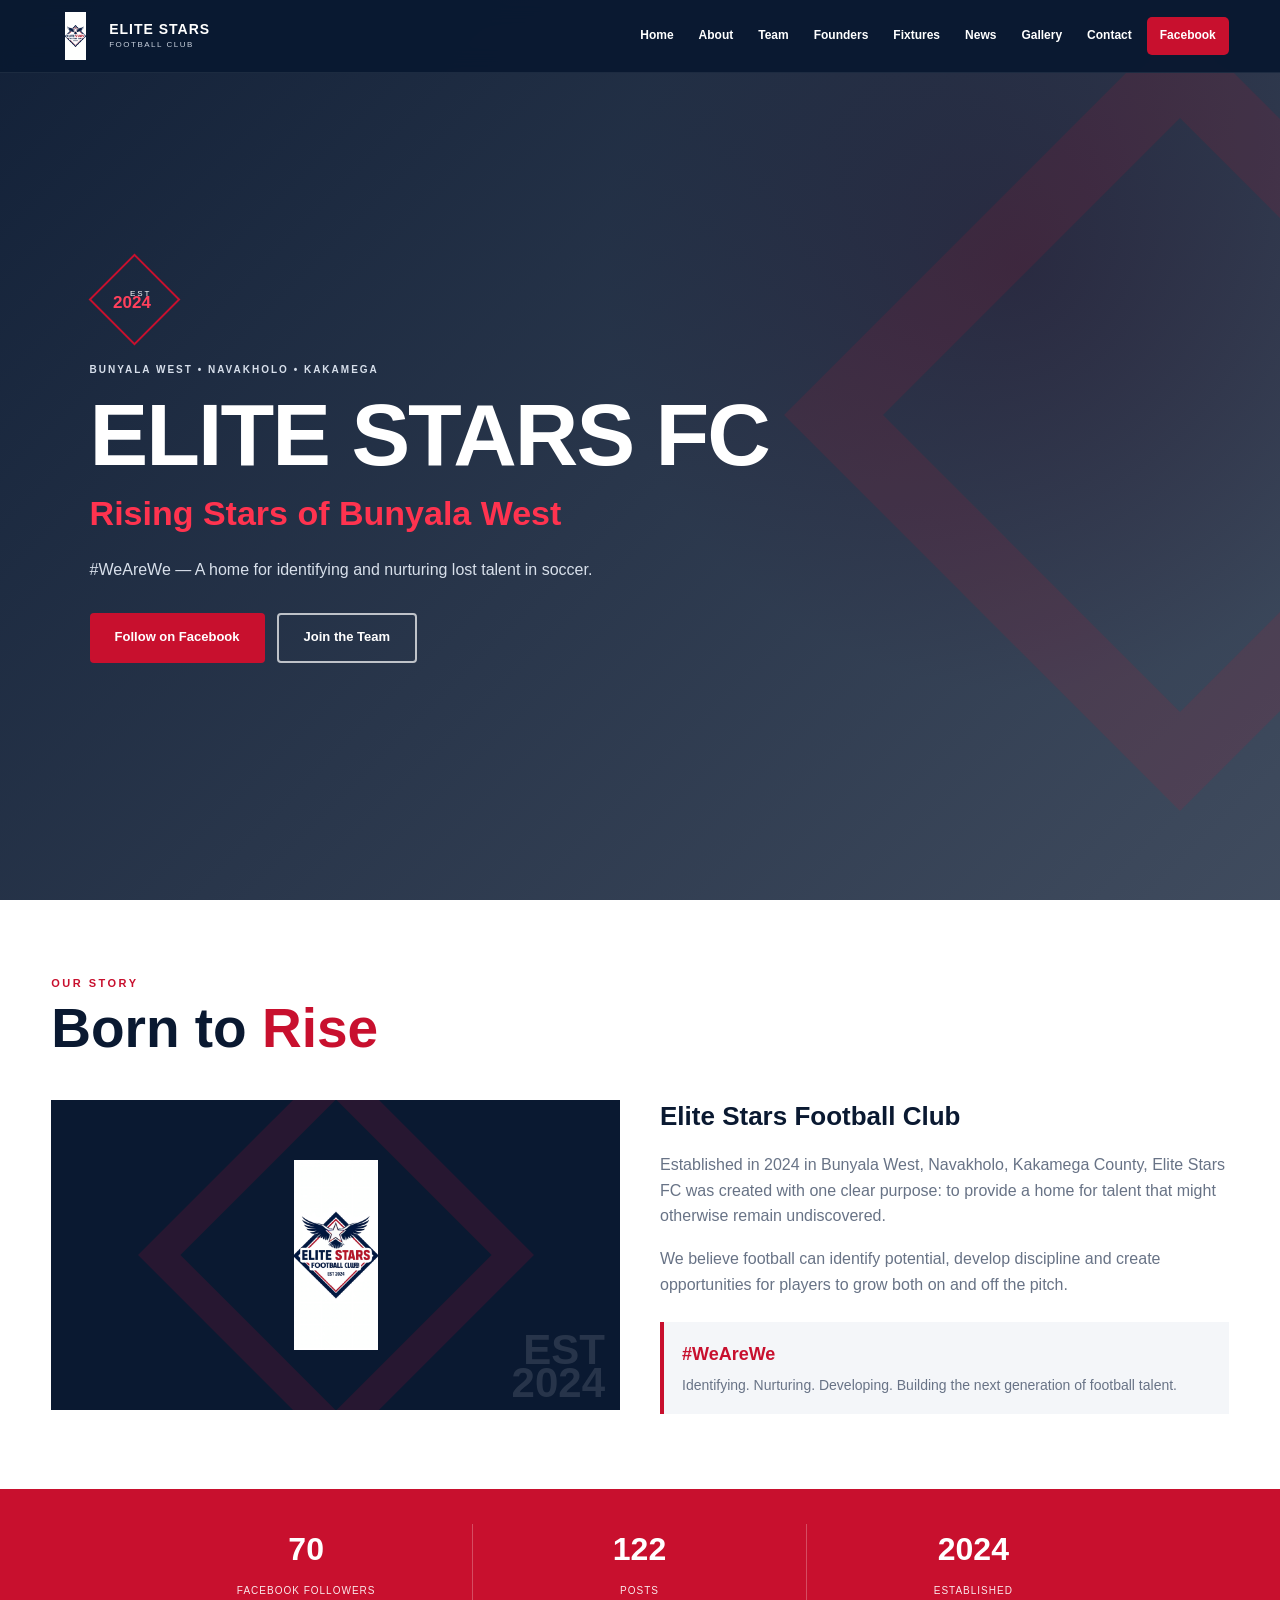
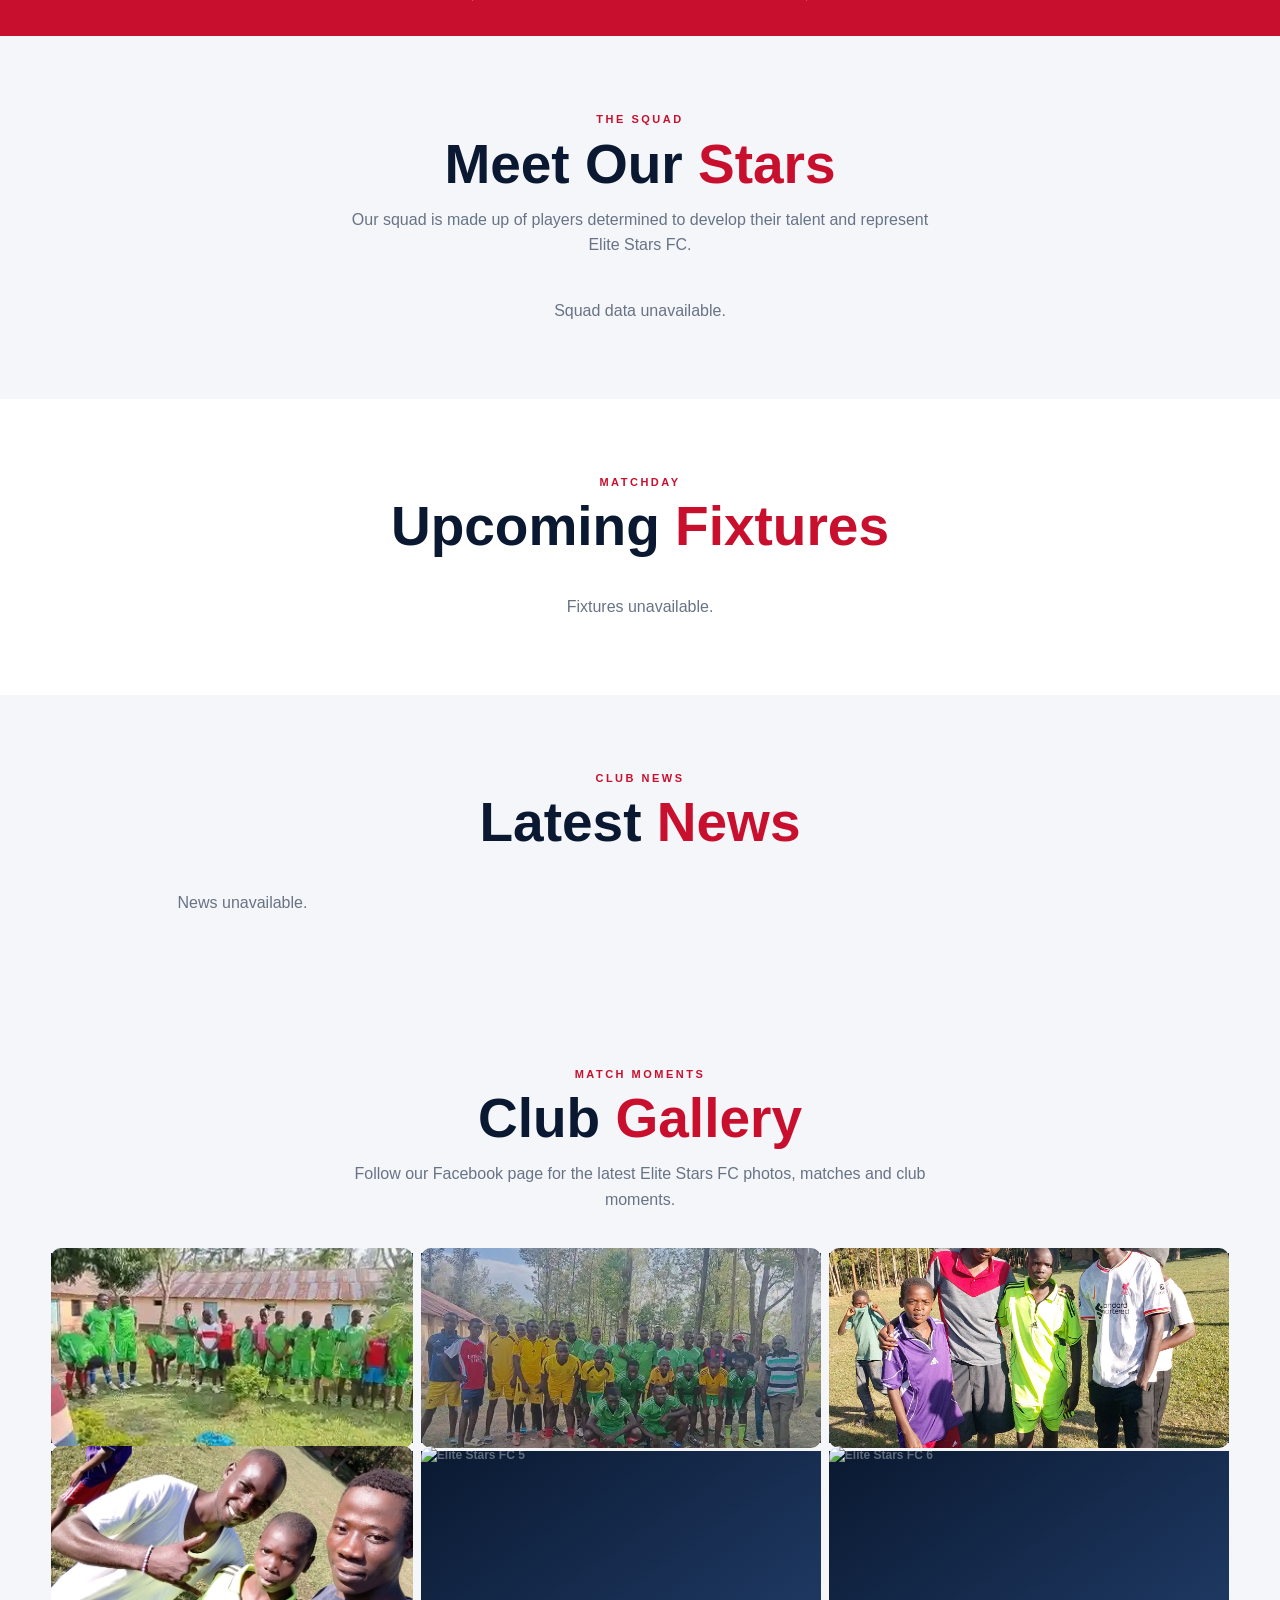
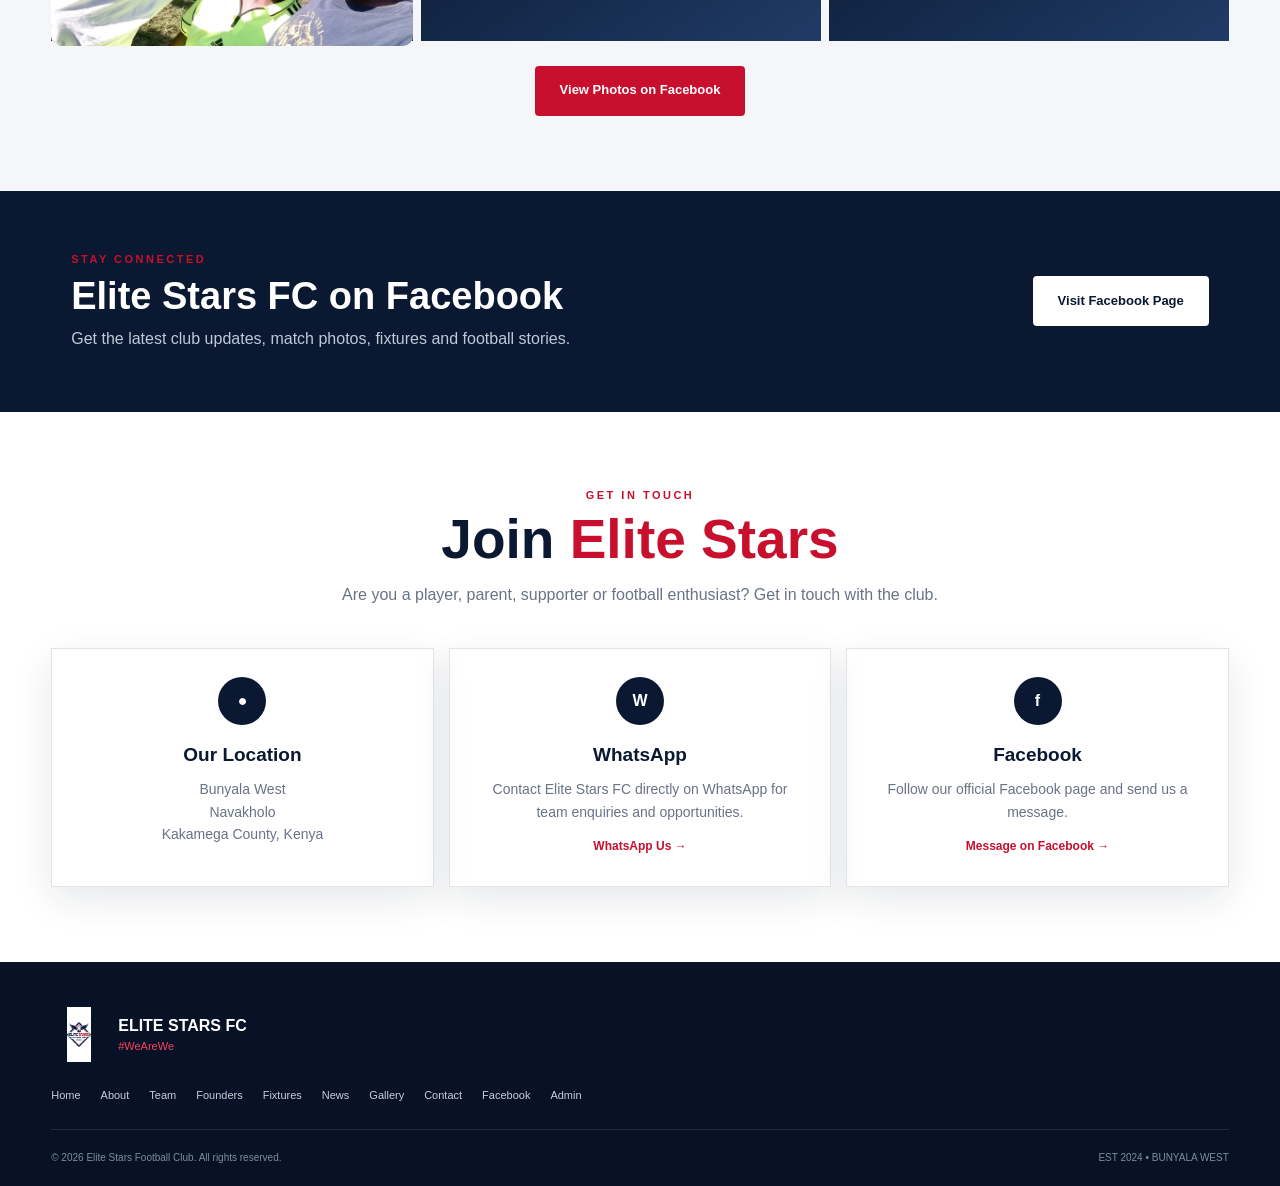
==== commit b827aa06: "Add files via upload" ====
--- a/index.html
+++ b/index.html
@@ -18,7 +18,7 @@
     </a>
     <button class="menu-toggle" id="menuToggle" aria-label="Open menu">☰</button>
     <nav class="nav-menu" id="navMenu">
-      <a href="#home">Home</a><a href="#about">About</a><a href="#team">Team</a>
+      <a href="#home">Home</a><a href="#about">About</a><a href="#team">Team</a><a href="founders.html">Founders</a>
       <a href="#fixtures">Fixtures</a><a href="#news">News</a><a href="#gallery">Gallery</a><a href="#contact">Contact</a>
       <a class="facebook-nav" href="https://www.facebook.com/elitestarsfc" target="_blank" rel="noopener">Facebook</a>
     </nav>
@@ -35,7 +35,6 @@
     <div class="hero-buttons">
       <a class="btn btn-red" href="https://www.facebook.com/elitestarsfc" target="_blank" rel="noopener">Follow on Facebook</a>
       <a class="btn btn-outline" href="#contact">Join the Team</a>
-<a href="founders.html">Founders</a>
     </div>
   </div>
 </section>
@@ -124,8 +123,7 @@
 <footer class="footer">
   <div class="footer-container">
     <div class="footer-brand"><img src="elite-stars.png" alt="Elite Stars FC Logo" loading="lazy" decoding="async" width="55" height="55"><div><strong>ELITE STARS FC</strong><span>#WeAreWe</span></div></div>
-    <div class="footer-links"><a href="#home">Home</a><a href="#about">About</a><a href="#team">Team</a><a href="#fixtures">Fixtures</a><a href="#news">News</a><a href="#gallery">Gallery</a><a href="#contact">Contact</a><a href="https://www.facebook.com/elitestarsfc" target="_blank" rel="noopener">Facebook</a></div>
-<div class="footer-links"><a href="#home">Home</a><a href="#about">About</a><a href="#team">Team</a><a href="#fixtures">Fixtures</a><a href="#news">News</a><a href="#gallery">Gallery</a><a href="#contact">Contact</a><a href="https://www.facebook.com/elitestarsfc" target="_blank" rel="noopener">Facebook</a><a href="admin.html" rel="nofollow">Admin</a></div>
+    <div class="footer-links"><a href="#home">Home</a><a href="#about">About</a><a href="#team">Team</a><a href="founders.html">Founders</a><a href="#fixtures">Fixtures</a><a href="#news">News</a><a href="#gallery">Gallery</a><a href="#contact">Contact</a><a href="https://www.facebook.com/elitestarsfc" target="_blank" rel="noopener">Facebook</a><a href="admin.html" rel="nofollow">Admin</a></div>
     <div class="footer-bottom"><p>© <span id="year">2024</span> Elite Stars Football Club. All rights reserved.</p><p>EST 2024 • BUNYALA WEST</p></div>
   </div>
 </footer>
--- a/style.css
+++ b/style.css
@@ -29,10 +29,11 @@
 .gallery{background:var(--light)}.gallery-grid{display:grid;grid-template-columns:1fr 1fr;gap:8px}.gallery-item{height:150px;background:linear-gradient(145deg,var(--navy),#203b66);display:flex;align-items:center;justify-content:center;color:rgba(255,255,255,.35);font-weight:900;font-size:12px}.gallery-button{text-align:center;margin-top:25px}
 .facebook-section{background:var(--navy);padding:50px 0;color:#fff}.facebook-card{display:flex;align-items:center;justify-content:space-between;gap:25px}.facebook-card h2{font-size:clamp(24px,5vw,38px);line-height:1.1}.facebook-card p:not(.section-label){color:#bfc9d8;margin-top:8px}
 .contact{background:#fff}.contact-grid{display:grid;gap:15px}.contact-card{border:1px solid var(--border);padding:28px;text-align:center;box-shadow:var(--shadow)}.contact-icon{width:48px;height:48px;margin:0 auto 15px;border-radius:50%;background:var(--navy);color:#fff;display:flex;align-items:center;justify-content:center;font-weight:900}.contact-card h3{font-size:19px;margin-bottom:8px}.contact-card p{color:var(--gray);font-size:14px}.contact-link{display:inline-block;color:var(--red);font-size:12px;font-weight:900;margin-top:14px}
+.founders{background:var(--light)}.founders-grid{display:grid;gap:20px}.founder-card{background:#fff;border:1px solid var(--border);box-shadow:var(--shadow);padding:25px;display:flex;flex-direction:column;gap:15px}.founder-photo{width:80px;height:80px;border-radius:50%;background:linear-gradient(145deg,var(--navy),#18345f);display:flex;align-items:center;justify-content:center;color:#fff;font-weight:900;font-size:22px}.founder-info h3{font-size:20px;margin-bottom:4px}.founder-role{display:block;color:var(--red);font-size:11px;font-weight:900;letter-spacing:.5px;text-transform:uppercase;margin-bottom:10px}.founder-info p{color:var(--gray);font-size:14px}
 .footer{background:var(--dark);color:#fff;padding:45px 0 20px}.footer-container{width:min(1180px,92%);margin:auto}.footer-brand{display:flex;align-items:center;gap:12px;margin-bottom:25px}.footer-brand img{width:55px;height:55px;object-fit:contain}.footer-brand strong,.footer-brand span{display:block}.footer-brand strong{font-size:16px}.footer-brand span{color:#ff405c;font-size:11px}.footer-links{display:flex;flex-wrap:wrap;gap:14px 20px;padding-bottom:25px;border-bottom:1px solid rgba(255,255,255,.1)}.footer-links a{font-size:11px;color:#c6cfdb}.footer-links a:hover{color:#fff}.footer-bottom{display:flex;flex-direction:column;gap:7px;padding-top:20px;color:#7f8da1;font-size:10px}
 
 @media(min-width:700px){
-  .hero-buttons{flex-direction:row}.about-grid{grid-template-columns:1fr 1fr;align-items:center}.players-grid{grid-template-columns:repeat(3,1fr)}.gallery-grid{grid-template-columns:repeat(3,1fr)}.gallery-item{height:190px}.contact-grid{grid-template-columns:repeat(3,1fr)}.facebook-card{padding:10px 20px}.footer-bottom{flex-direction:row;justify-content:space-between}.news-grid{grid-template-columns:repeat(2,1fr)}
+  .hero-buttons{flex-direction:row}.about-grid{grid-template-columns:1fr 1fr;align-items:center}.players-grid{grid-template-columns:repeat(3,1fr)}.gallery-grid{grid-template-columns:repeat(3,1fr)}.gallery-item{height:190px}.contact-grid{grid-template-columns:repeat(3,1fr)}.facebook-card{padding:10px 20px}.footer-bottom{flex-direction:row;justify-content:space-between}.news-grid{grid-template-columns:repeat(2,1fr)}.founders-grid{grid-template-columns:1fr 1fr}
 }
 @media(min-width:850px){
   .menu-toggle{display:none}.nav-menu{position:static;width:auto;background:transparent;display:flex;flex-direction:row;align-items:center;padding:0;border:0;gap:5px}.nav-menu a{padding:8px 10px;font-size:12px}.facebook-nav{margin:0!important;padding:9px 13px!important}.hero{padding-left:7%;}.hero-scroll{display:flex;position:absolute;bottom:25px;left:7%;align-items:center;gap:10px;color:#9ba8bb;font-size:8px;letter-spacing:2px}.scroll-line{width:35px;height:1px;background:var(--red)}.news-grid{grid-template-columns:repeat(3,1fr)}
